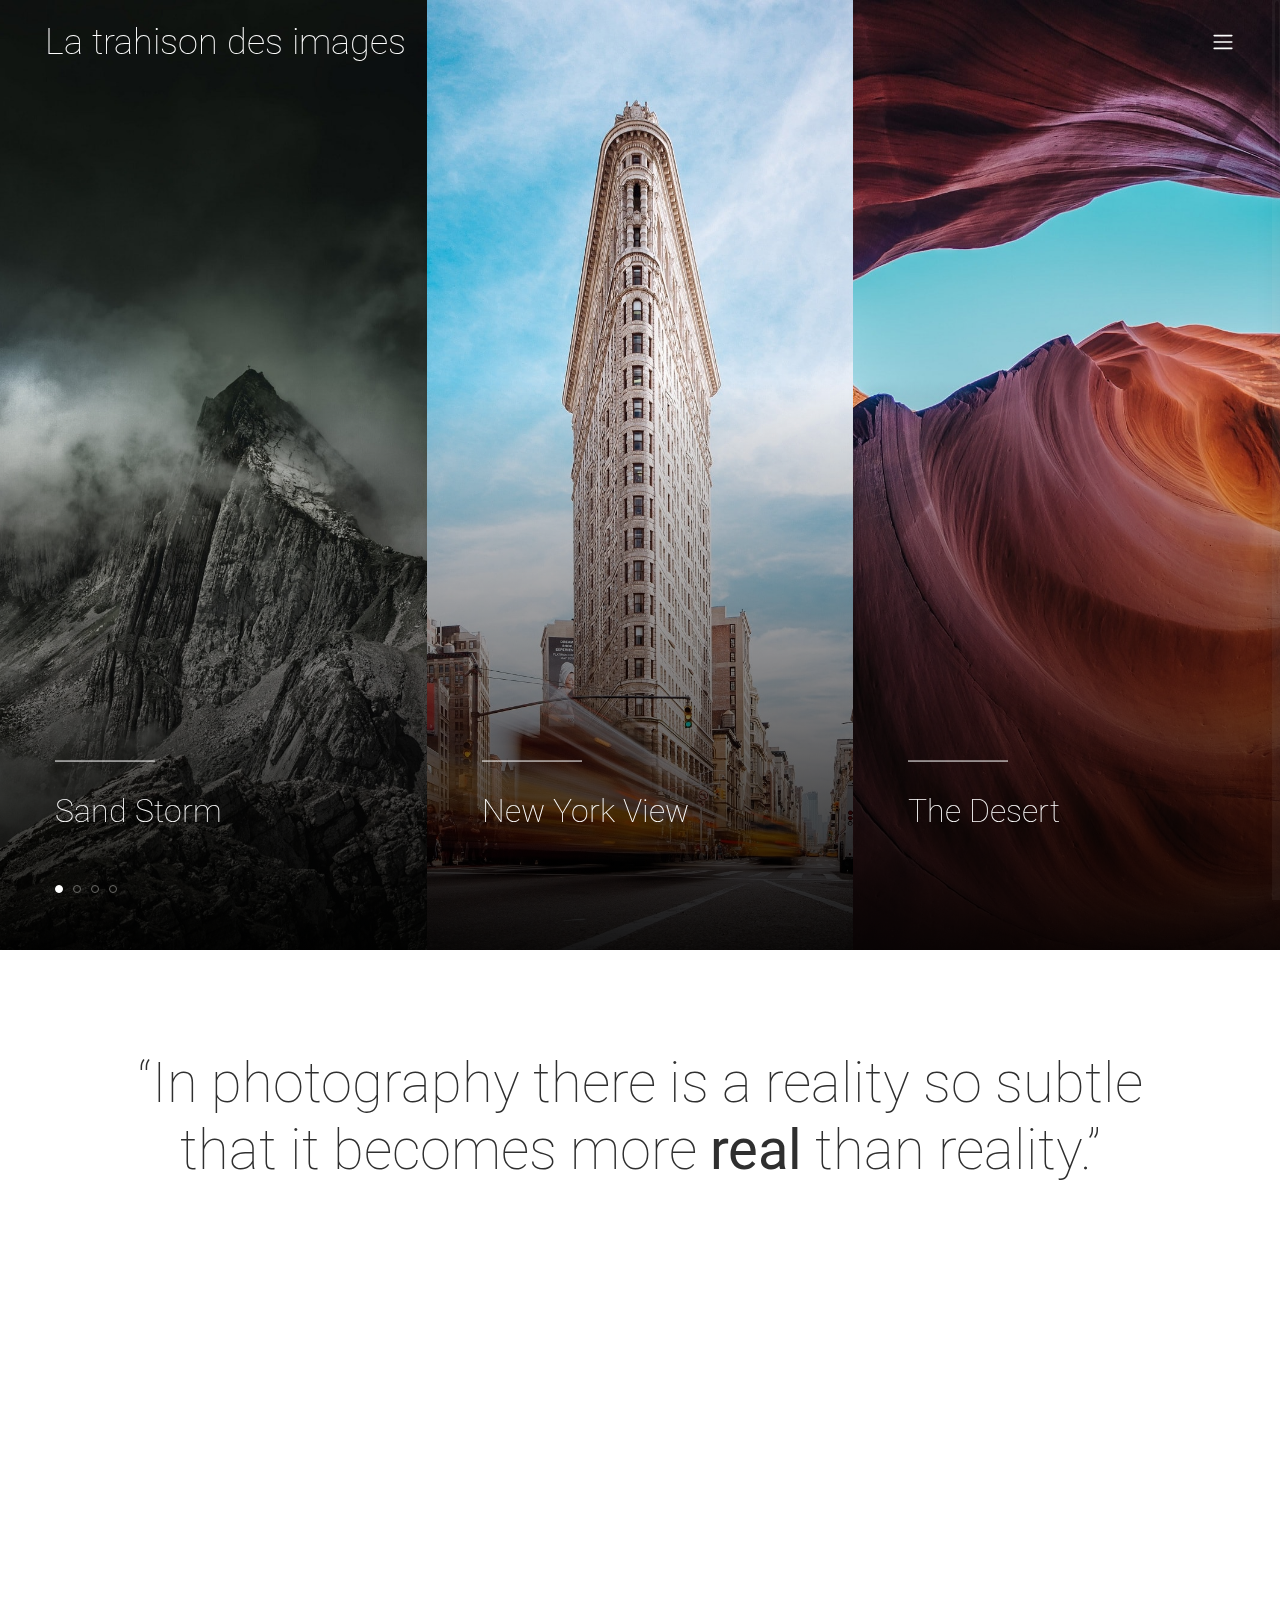
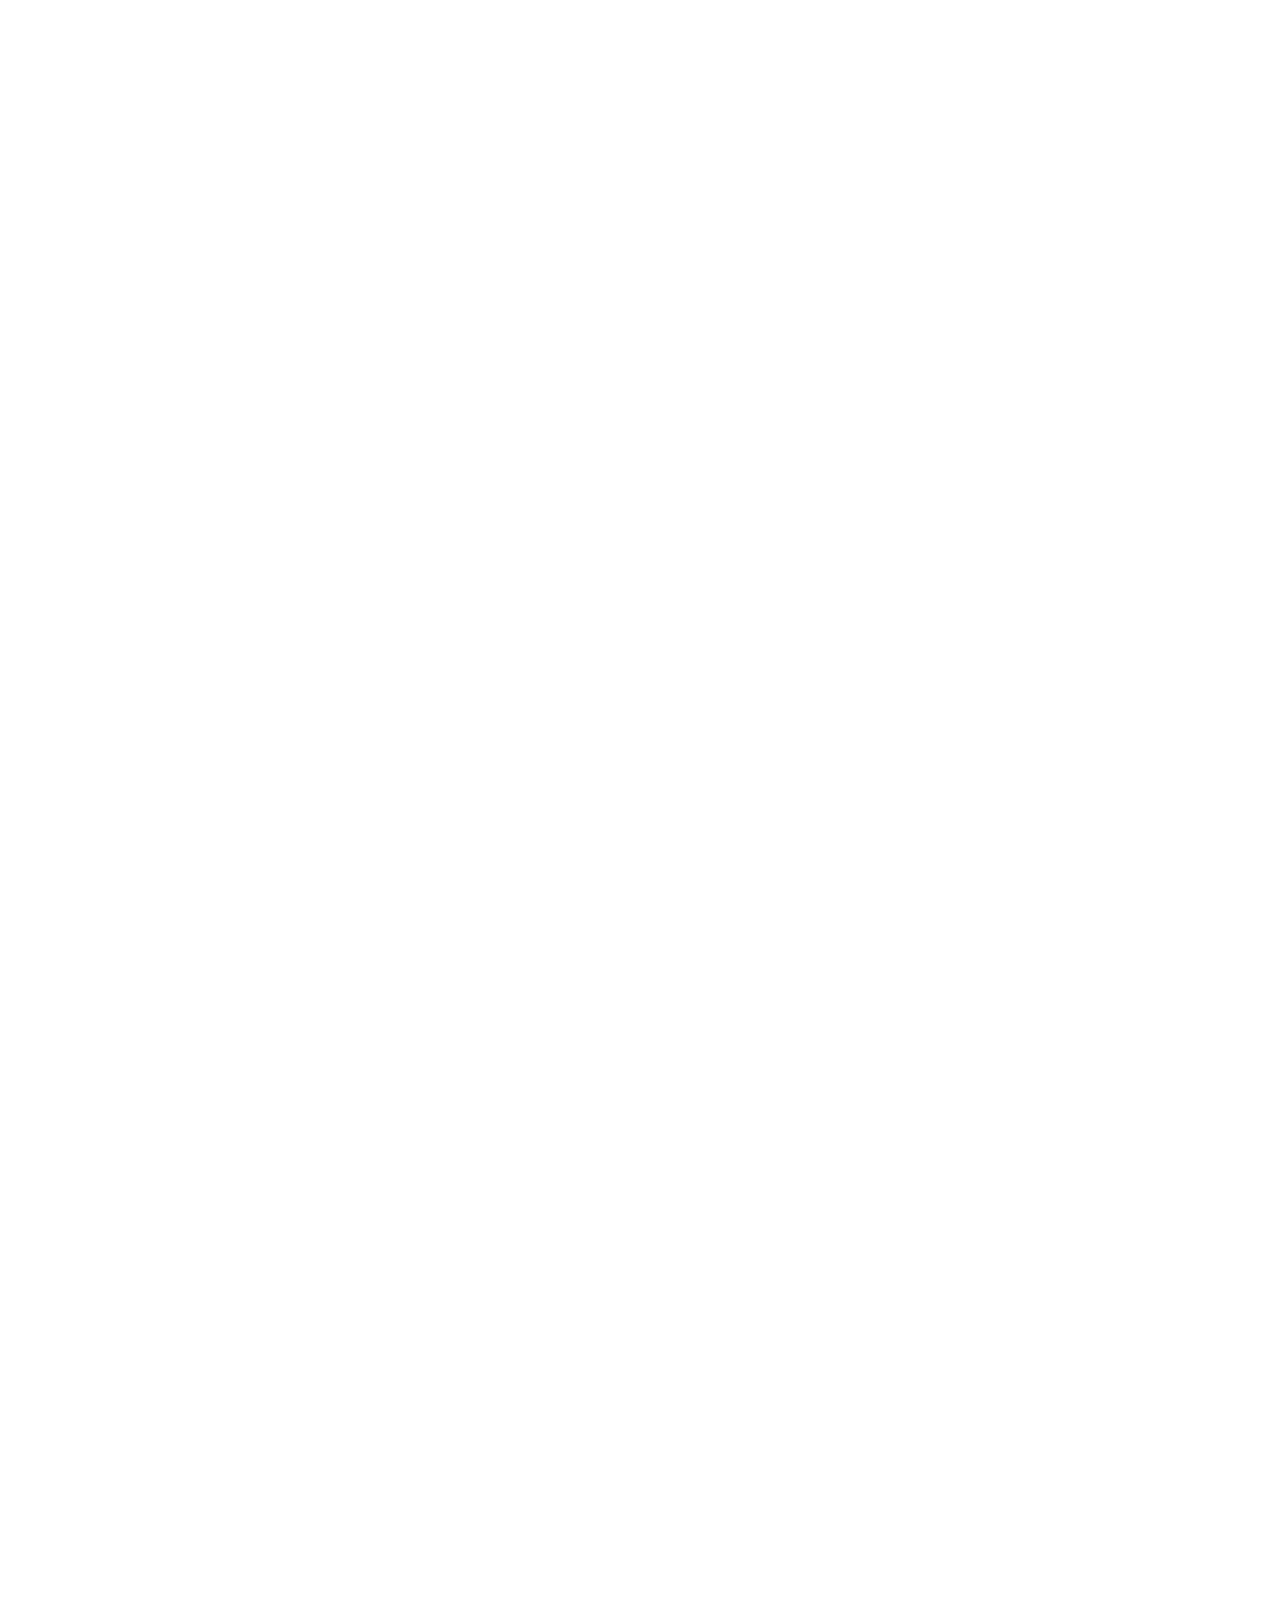
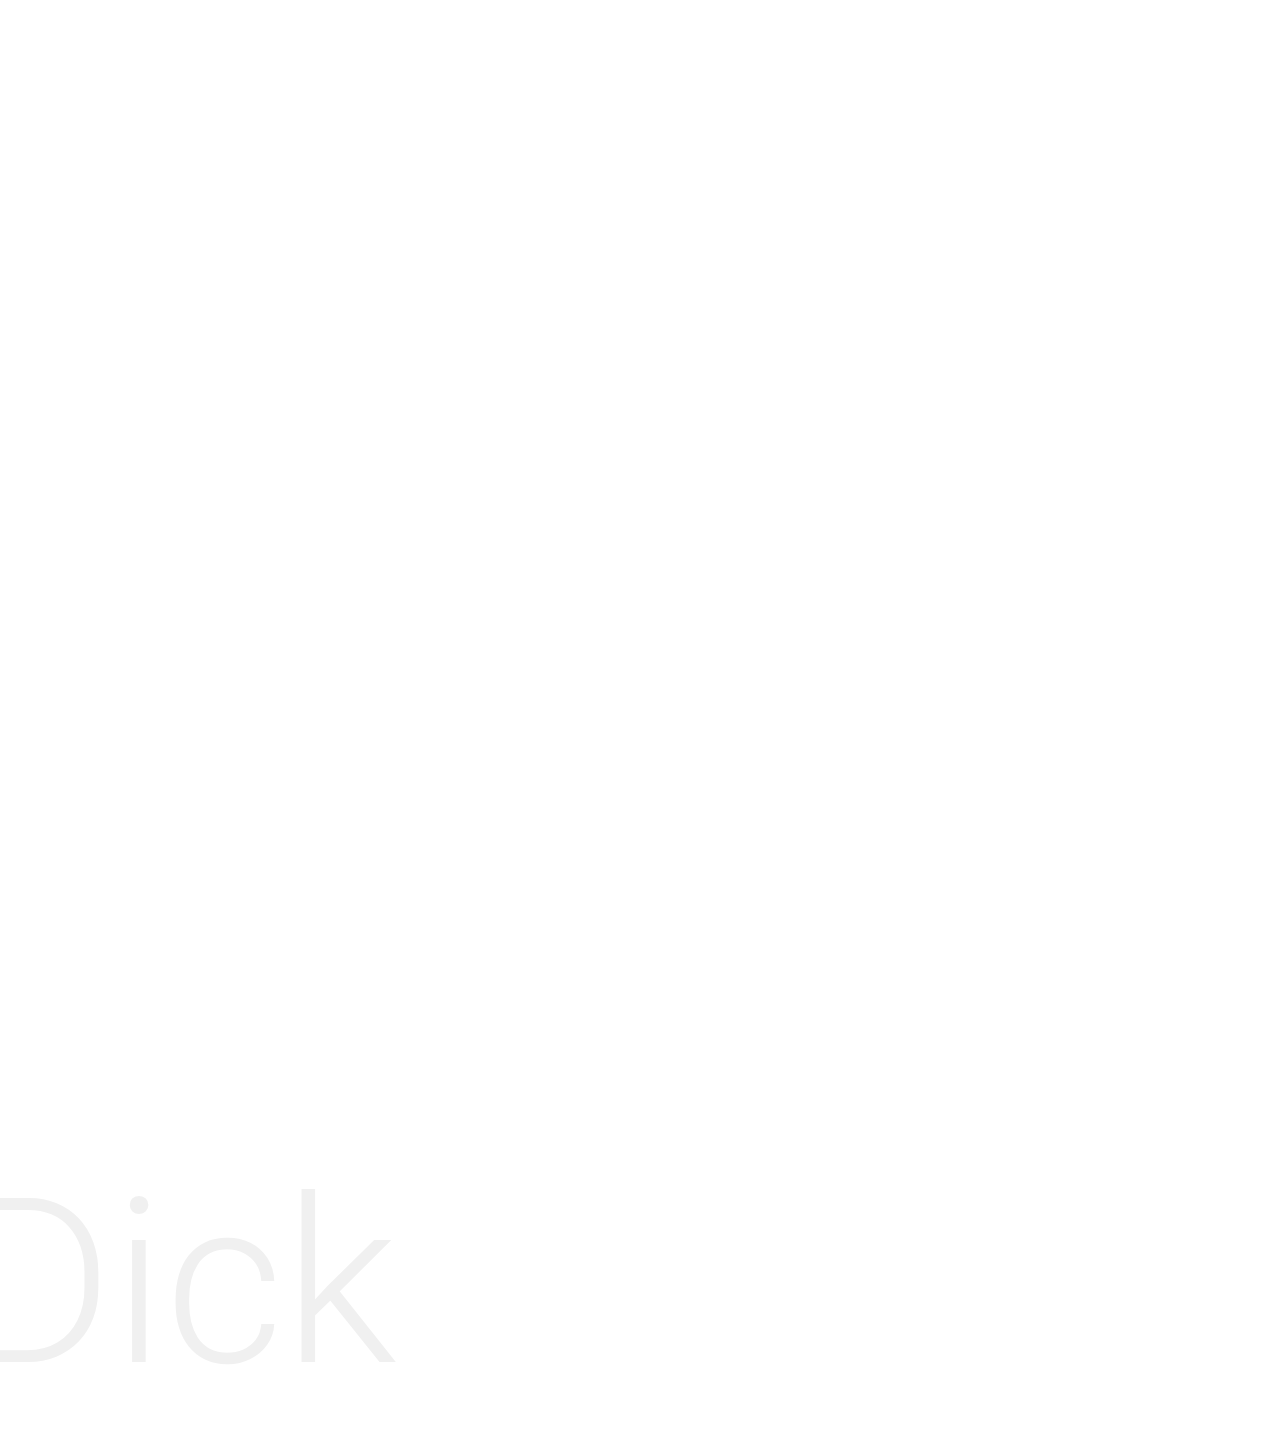
==== index.html @ caf936d8 "init" ====
<!DOCTYPE html>
<html lang="zh-TW">

<head>
    <meta charset="UTF-8">
    <meta name="description" content="">
    <meta http-equiv="X-UA-Compatible" content="IE=edge">
    <meta name="viewport" content="width=device-width, initial-scale=1, shrink-to-fit=no">
    <!-- The above 4 meta tags *must* come first in the head; any other head content must come *after* these tags -->

    <!-- Title  -->
    <title>形象的叛逆</title>

    <!-- Favicon  -->
    <link rel="icon" href="img/core-img/favicon.ico">

    <!-- Style CSS -->
    <link rel="stylesheet" href="style.css">

</head>

<body>
    <!-- Preloader Start -->
    <div id="preloader">
        <div class="preload-content">
            <div id="sonar-load"></div>
        </div>
    </div>
    <!-- Preloader End -->

    <!-- Grids -->
    <div class="grids d-flex justify-content-between">
        <div class="grid1"></div>
        <div class="grid2"></div>
        <div class="grid3"></div>
        <div class="grid4"></div>
        <div class="grid5"></div>
        <div class="grid6"></div>
        <div class="grid7"></div>
        <div class="grid8"></div>
        <div class="grid9"></div>
    </div>

    <!-- ***** Main Menu Area Start ***** -->
    <div class="mainMenu d-flex align-items-center justify-content-between">
        <!-- Close Icon -->
        <div class="closeIcon">
            <i class="ti-close" aria-hidden="true"></i>
        </div>
        <!-- Logo Area -->
        <div class="logo-area">
            <a href="index.html">Sonar</a>
        </div>
        <!-- Nav -->
        <div class="sonarNav wow fadeInUp" data-wow-delay="1s">
            <nav>
                <ul>
                    <li class="nav-item active">
                        <a class="nav-link" href="index.html">Home</a>
                    </li>
                    <li class="nav-item">
                        <a class="nav-link" href="about-me.html">About Me</a>
                    </li>
                    
                    <li class="nav-item">
                        <a class="nav-link" href="portfolio.html">Portfolio</a>
                    </li>
                </ul>
            </nav>
        </div>
        <!-- Copwrite Text -->
        <div class="copywrite-text">
            
        </div>
    </div>
    <!-- ***** Main Menu Area End ***** -->

    <!-- ***** Header Area Start ***** -->
    <header class="header-area">
        <div class="container-fluid">
            <div class="row">
                <div class="col-12">
                    <div class="menu-area d-flex justify-content-between">
                        <!-- Logo Area  -->
                        <div class="logo-area">
                            <a href="index.html">La trahison des images</a>
                        </div>

                        <div class="menu-content-area d-flex align-items-center">
                            <!-- Header Social Area -->
                            
                            <!-- Menu Icon -->
                            <span class="navbar-toggler-icon" id="menuIcon"></span>
                        </div>
                    </div>
                </div>
            </div>
        </div>
    </header>
    <!-- ***** Header Area End ***** -->

    <!-- ***** Hero Area Start ***** -->
    <section class="hero-area">
        <div class="hero-slides owl-carousel">
            <!-- Single Hero Slide -->
            <div class="single-hero-slide bg-img slide-background-overlay" style="background-image: url(img/bg-img/slide1.jpg);">
                <div class="container h-100">
                    <div class="row h-100 align-items-end">
                        <div class="col-12">
                            <div class="hero-slides-content">
                                <div class="line"></div>
                                <h2>Sand Storm</h2>
                                <p>Lorem ipsum dolor sit amet, consectetur adipiscing elit. Praesent vel tortor facilisis, volutpat nulla placerat, tincidunt mi. Nullam vel orci dui. Suspendisse sit amet laoreet neque. Fusce sagittis suscipit sem.</p>
                            </div>
                        </div>
                    </div>
                </div>
            </div>
            <!-- Single Hero Slide -->
            <div class="single-hero-slide bg-img slide-background-overlay" style="background-image: url(img/bg-img/slide2.jpg);">
                <div class="container h-100">
                    <div class="row h-100 align-items-end">
                        <div class="col-12">
                            <div class="hero-slides-content">
                                <div class="line"></div>
                                <h2>New York View</h2>
                                <p>Lorem ipsum dolor sit amet, consectetur adipiscing elit. Praesent vel tortor facilisis, volutpat nulla placerat, tincidunt mi. Nullam vel orci dui. Suspendisse sit amet laoreet neque. Fusce sagittis suscipit sem.</p>
                            </div>
                        </div>
                    </div>
                </div>
            </div>
            <!-- Single Hero Slide -->
            <div class="single-hero-slide bg-img slide-background-overlay" style="background-image: url(img/bg-img/slide3.jpg);">
                <div class="container h-100">
                    <div class="row h-100 align-items-end">
                        <div class="col-12">
                            <div class="hero-slides-content">
                                <div class="line"></div>
                                <h2>The Desert</h2>
                                <p>Lorem ipsum dolor sit amet, consectetur adipiscing elit. Praesent vel tortor facilisis, volutpat nulla placerat, tincidunt mi. Nullam vel orci dui. Suspendisse sit amet laoreet neque. Fusce sagittis suscipit sem.</p>
                            </div>
                        </div>
                    </div>
                </div>
            </div>
            <!-- Single Hero Slide -->
            <div class="single-hero-slide bg-img slide-background-overlay" style="background-image: url(img/bg-img/slide4.jpg);">
                <div class="container h-100">
                    <div class="row h-100 align-items-end">
                        <div class="col-12">
                            <div class="hero-slides-content">
                                <div class="line"></div>
                                <h2>Mountains Hike</h2>
                                <p>Lorem ipsum dolor sit amet, consectetur adipiscing elit. Praesent vel tortor facilisis, volutpat nulla placerat, tincidunt mi. Nullam vel orci dui. Suspendisse sit amet laoreet neque. Fusce sagittis suscipit sem.</p>
                            </div>
                        </div>
                    </div>
                </div>
            </div>
            <!-- Single Hero Slide -->
            <div class="single-hero-slide bg-img slide-background-overlay" style="background-image: url(img/bg-img/slide1.jpg);">
                <div class="container h-100">
                    <div class="row h-100 align-items-end">
                        <div class="col-12">
                            <div class="hero-slides-content">
                                <div class="line"></div>
                                <h2>Sand Storm</h2>
                                <p>Lorem ipsum dolor sit amet, consectetur adipiscing elit. Praesent vel tortor facilisis, volutpat nulla placerat, tincidunt mi. Nullam vel orci dui. Suspendisse sit amet laoreet neque. Fusce sagittis suscipit sem.</p>
                            </div>
                        </div>
                    </div>
                </div>
            </div>
            <!-- Single Hero Slide -->
            <div class="single-hero-slide bg-img slide-background-overlay" style="background-image: url(img/bg-img/slide2.jpg);">
                <div class="container h-100">
                    <div class="row h-100 align-items-end">
                        <div class="col-12">
                            <div class="hero-slides-content">
                                <div class="line"></div>
                                <h2>New York View</h2>
                                <p>Lorem ipsum dolor sit amet, consectetur adipiscing elit. Praesent vel tortor facilisis, volutpat nulla placerat, tincidunt mi. Nullam vel orci dui. Suspendisse sit amet laoreet neque. Fusce sagittis suscipit sem.</p>
                            </div>
                        </div>
                    </div>
                </div>
            </div>
            <!-- Single Hero Slide -->
            <div class="single-hero-slide bg-img slide-background-overlay" style="background-image: url(img/bg-img/slide3.jpg);">
                <div class="container h-100">
                    <div class="row h-100 align-items-end">
                        <div class="col-12">
                            <div class="hero-slides-content">
                                <div class="line"></div>
                                <h2>The Desert</h2>
                                <p>Lorem ipsum dolor sit amet, consectetur adipiscing elit. Praesent vel tortor facilisis, volutpat nulla placerat, tincidunt mi. Nullam vel orci dui. Suspendisse sit amet laoreet neque. Fusce sagittis suscipit sem.</p>
                            </div>
                        </div>
                    </div>
                </div>
            </div>
            <!-- Single Hero Slide -->
            <div class="single-hero-slide bg-img slide-background-overlay" style="background-image: url(img/bg-img/slide4.jpg);">
                <div class="container h-100">
                    <div class="row h-100 align-items-end">
                        <div class="col-12">
                            <div class="hero-slides-content">
                                <div class="line"></div>
                                <h2>Mountains Hike</h2>
                                <p>Lorem ipsum dolor sit amet, consectetur adipiscing elit. Praesent vel tortor facilisis, volutpat nulla placerat, tincidunt mi. Nullam vel orci dui. Suspendisse sit amet laoreet neque. Fusce sagittis suscipit sem.</p>
                            </div>
                        </div>
                    </div>
                </div>
            </div>
            <!-- Single Hero Slide -->
            <div class="single-hero-slide bg-img slide-background-overlay" style="background-image: url(img/bg-img/slide1.jpg);">
                <div class="container h-100">
                    <div class="row h-100 align-items-end">
                        <div class="col-12">
                            <div class="hero-slides-content">
                                <div class="line"></div>
                                <h2>Sand Storm</h2>
                                <p>Lorem ipsum dolor sit amet, consectetur adipiscing elit. Praesent vel tortor facilisis, volutpat nulla placerat, tincidunt mi. Nullam vel orci dui. Suspendisse sit amet laoreet neque. Fusce sagittis suscipit sem.</p>
                            </div>
                        </div>
                    </div>
                </div>
            </div>
            <!-- Single Hero Slide -->
            <div class="single-hero-slide bg-img slide-background-overlay" style="background-image: url(img/bg-img/slide2.jpg);">
                <div class="container h-100">
                    <div class="row h-100 align-items-end">
                        <div class="col-12">
                            <div class="hero-slides-content">
                                <div class="line"></div>
                                <h2>New York View</h2>
                                <p>Lorem ipsum dolor sit amet, consectetur adipiscing elit. Praesent vel tortor facilisis, volutpat nulla placerat, tincidunt mi. Nullam vel orci dui. Suspendisse sit amet laoreet neque. Fusce sagittis suscipit sem.</p>
                            </div>
                        </div>
                    </div>
                </div>
            </div>
            <!-- Single Hero Slide -->
            <div class="single-hero-slide bg-img slide-background-overlay" style="background-image: url(img/bg-img/slide3.jpg);">
                <div class="container h-100">
                    <div class="row h-100 align-items-end">
                        <div class="col-12">
                            <div class="hero-slides-content">
                                <div class="line"></div>
                                <h2>The Desert</h2>
                                <p>Lorem ipsum dolor sit amet, consectetur adipiscing elit. Praesent vel tortor facilisis, volutpat nulla placerat, tincidunt mi. Nullam vel orci dui. Suspendisse sit amet laoreet neque. Fusce sagittis suscipit sem.</p>
                            </div>
                        </div>
                    </div>
                </div>
            </div>
            <!-- Single Hero Slide -->
            <div class="single-hero-slide bg-img slide-background-overlay" style="background-image: url(img/bg-img/slide4.jpg);">
                <div class="container h-100">
                    <div class="row h-100 align-items-end">
                        <div class="col-12">
                            <div class="hero-slides-content">
                                <div class="line"></div>
                                <h2>Mountains Hike</h2>
                                <p>Lorem ipsum dolor sit amet, consectetur adipiscing elit. Praesent vel tortor facilisis, volutpat nulla placerat, tincidunt mi. Nullam vel orci dui. Suspendisse sit amet laoreet neque. Fusce sagittis suscipit sem.</p>
                            </div>
                        </div>
                    </div>
                </div>
            </div>
        </div>
    </section>
    <!-- ***** Hero Area End ***** -->

    <!-- ***** Portfolio Area Start ***** -->
    <div class="portfolio-area section-padding-100">
        <div class="container">
            <div class="row">
                <div class="col-12">
                    <div class="portfolio-title">
                        <h2>“In photography there is a reality so subtle that it becomes more <span>real</span> than reality.”</h2>
                    </div>
                </div>
            </div>

            <div class="row justify-content-between">
                <!-- Single Portfoio Area -->
                <div class="col-12 col-md-5">
                    <div class="single-portfolio-item mt-100 portfolio-item-1 wow fadeIn">
                        <div class="backend-content">
                            <img class="dots" src="img/core-img/dots.png" alt="">
                            <h2>Reality</h2>
                        </div>
                        <div class="portfolio-thumb">
                            <img src="img/bg-img/p1.png" alt="">
                        </div>
                        <div class="portfolio-meta">
                            <p class="portfolio-date">Feb 02, 2018</p>
                            <h2>Italy in the sunset</h2>
                        </div>
                    </div>
                </div>
                <!-- Single Portfoio Area -->
                <div class="col-12 col-md-6">
                    <div class="single-portfolio-item mt-230 portfolio-item-2 wow fadeIn">
                        <div class="backend-content">
                            <img class="dots" src="img/core-img/dots.png" alt="">
                        </div>
                        <div class="portfolio-thumb">
                            <img src="img/bg-img/p2.png" alt="">
                        </div>
                        <div class="portfolio-meta">
                            <p class="portfolio-date">Feb 02, 2018</p>
                            <h2>Mountain Landscape</h2>
                        </div>
                    </div>
                </div>
            </div>

            <div class="row">
                <!-- Single Portfoio Area -->
                <div class="col-12 col-md-10">
                    <div class="single-portfolio-item mt-100 portfolio-item-3 wow fadeIn">
                        <div class="backend-content">
                            <img class="dots" src="img/core-img/dots.png" alt="">
                            <h2>Photography</h2>
                        </div>
                        <div class="portfolio-thumb">
                            <img src="img/bg-img/p3.png" alt="">
                        </div>
                        <div class="portfolio-meta">
                            <p class="portfolio-date">Feb 02, 2018</p>
                            <h2>Foggy sunset over the lake</h2>
                        </div>
                    </div>
                </div>
            </div>

            <div class="row justify-content-end">
                <!-- Single Portfoio Area -->
                <div class="col-12 col-md-6">
                    <div class="single-portfolio-item portfolio-item-4 wow fadeIn">
                        <div class="backend-content">
                            <img class="dots" src="img/core-img/dots.png" alt="">
                        </div>
                        <div class="portfolio-thumb">
                            <img src="img/bg-img/p2.png" alt="">
                        </div>
                        <div class="portfolio-meta">
                            <p class="portfolio-date">Feb 02, 2018</p>
                            <h2>Clouds on mountain top</h2>
                        </div>
                    </div>
                </div>
            </div>

            <div class="row">
                <!-- Single Portfoio Area -->
                <div class="col-12 col-md-5">
                    <div class="single-portfolio-item portfolio-item-5 wow fadeIn">
                        <div class="backend-content">
                            <img class="dots" src="img/core-img/dots.png" alt="">
                            <h2>Hope</h2>
                        </div>
                        <div class="portfolio-thumb">
                            <img src="img/bg-img/p5.png" alt="">
                        </div>
                        <div class="portfolio-meta">
                            <p class="portfolio-date">Feb 02, 2018</p>
                            <h2>Over the canion</h2>
                        </div>
                    </div>
                </div>
            </div>

            <div class="row justify-content-center">
                <!-- Single Portfoio Area -->
                <div class="col-12 col-md-4">
                    <div class="single-portfolio-item portfolio-item-6 wow fadeIn">
                        <div class="portfolio-thumb">
                            <img src="img/bg-img/p6.png" alt="">
                        </div>
                        <div class="portfolio-meta">
                            <p class="portfolio-date">Feb 02, 2018</p>
                            <h2>Mirror lake</h2>
                        </div>
                    </div>
                </div>
            </div>

            <div class="row justify-content-end">
                <!-- Single Portfoio Area -->
                <div class="col-12 col-md-4">
                    <div class="single-portfolio-item portfolio-item-7 wow fadeIn">
                        <div class="backend-content">
                            <img class="dots" src="img/core-img/dots.png" alt="">
                            <h2>Future</h2>
                        </div>
                        <div class="portfolio-thumb">
                            <img src="img/bg-img/p7.png" alt="">
                        </div>
                        <div class="portfolio-meta">
                            <p class="portfolio-date">Feb 02, 2018</p>
                            <h2>Mirror lake</h2>
                        </div>
                    </div>
                </div>
            </div>
        </div>
    </div>
    <!-- ***** Portfolio Area End ***** -->

    <!-- ***** Call to Action Area Start ***** -->
    <div class="sonar-call-to-action-area section-padding-0-100">
        <div class="backEnd-content">
            <h2>Dick</h2>
        </div>
        <div class="container">
            <div class="row">
                <div class="col-12">
                    <div class="call-to-action-content wow fadeInUp" data-wow-delay="0.5s">
                        <h2>I am an experienced photographer</h2>
                        <h5>Let’s talk</h5>

                    </div>
                </div>
            </div>
        </div>
    </div>

    <!-- jQuery (Necessary for All JavaScript Plugins) -->
    <script src="js/jquery/jquery-2.2.4.min.js"></script>
    <!-- Popper js -->
    <script src="js/popper.min.js"></script>
    <!-- Bootstrap js -->
    <script src="js/bootstrap.min.js"></script>
    <!-- Plugins js -->
    <script src="js/plugins.js"></script>
    <!-- Active js -->
    <script src="js/active.js"></script>

</body>

</html>
---- style.css ----
/* [ -- Master Stylesheet -- ] */
/* ----------------------------------------------------------
:: Template Name: Sonar - Photography Template
:: Author: Colorlib
:: Author URL: https://colorlib.com
:: Version: 1.0
:: Created: March 09, 2018
:: Last Updated: March 09, 2018
---------------------------------------------------------- */
/* Variables */
/* mixin */
/* :: Import Fonts */
@import url("https://fonts.googleapis.com/css?family=Roboto:100,300,400,500,700");
/* :: Import All CSS */
@import url(css/bootstrap.min.css);
@import url(css/animate.css);
@import url(css/owl.carousel.css);
@import url(css/magnific-popup.css);
@import url(css/font-awesome.min.css);
@import url(css/themify-icons.css);
/* :: Base CSS */
* {
  margin: 0;
  padding: 0; }

body {
  font-family: "Roboto", sans-serif; }

h1,
h2,
h3,
h4,
h5,
h6 {
  color: #2f2f2f;
  font-weight: 300; }

p {
  color: #565656;
  font-size: 15px;
  line-height: 2;
  font-weight: 100; }

a {
  -webkit-transition-duration: 500ms;
  transition-duration: 500ms;
  text-decoration: none;
  outline: none;
  font-size: 14px;
  font-weight: 700; }
  a:hover, a:focus {
    -webkit-transition-duration: 500ms;
    transition-duration: 500ms;
    text-decoration: none;
    outline: none;
    font-size: 12px;
    font-weight: 400; }

#preloader {
  display: -webkit-box;
  display: -ms-flexbox;
  display: flex;
  -webkit-box-align: center;
  -ms-flex-align: center;
  -ms-grid-row-align: center;
  align-items: center;
  -webkit-box-pack: center;
  -ms-flex-pack: center;
  justify-content: center;
  background-color: #232323;
  position: fixed;
  width: 100%;
  height: 100%;
  z-index: 1000000; }

#sonar-load {
  width: 70px;
  height: 70px;
  border-radius: 50%;
  border: 3px;
  border-style: solid;
  border-color: transparent;
  border-top-color: #f8f5f5;
  -webkit-animation: sonar 2400ms linear infinite;
  animation: sonar 2400ms linear infinite;
  z-index: 999; }
  #sonar-load:before {
    content: "";
    position: absolute;
    top: 7.5px;
    left: 7.5px;
    right: 7.5px;
    bottom: 7.5px;
    border-radius: 50%;
    border: 3px;
    border-style: solid;
    border-color: transparent;
    border-top-color: #f8f5f5;
    -webkit-animation: sonar 2700ms linear infinite;
    animation: sonar 2700ms linear infinite; }
  #sonar-load:after {
    content: "";
    position: absolute;
    top: 20px;
    left: 20px;
    right: 20px;
    bottom: 20px;
    border-radius: 50%;
    border: 3px;
    border-style: solid;
    border-color: transparent;
    border-top-color: #f8f5f5;
    -webkit-animation: sonar 1800ms linear infinite;
    animation: sonar 1800ms linear infinite; }

@-webkit-keyframes sonar {
  0% {
    -webkit-transform: rotate(0deg);
    transform: rotate(0deg); }
  100% {
    -webkit-transform: rotate(360deg);
    transform: rotate(360deg); } }
@keyframes sonar {
  0% {
    -webkit-transform: rotate(0deg);
    transform: rotate(0deg); }
  100% {
    -webkit-transform: rotate(360deg);
    transform: rotate(360deg); } }
ul,
ol {
  margin: 0; }
  ul li,
  ol li {
    list-style: none; }

img {
  height: auto;
  max-width: 100%; }

.sonar-table {
  display: table;
  z-index: 9;
  position: absolute;
  width: 100%;
  height: 100%;
  margin: 0; }

.sonar-table-cell {
  display: table-cell;
  vertical-align: middle; }

.mt-15 {
  margin-top: 15px; }

.mt-30 {
  margin-top: 30px; }

.mt-50 {
  margin-top: 50px; }

.mt-70 {
  margin-top: 70px; }

.mt-100 {
  margin-top: 100px; }

.mb-15 {
  margin-bottom: 15px; }

.mb-30 {
  margin-bottom: 30px; }

.mb-50 {
  margin-bottom: 50px; }

.ml-15 {
  margin-left: 15px; }

.ml-30 {
  margin-left: 30px; }

.mr-15 {
  margin-right: 15px; }

.mr-30 {
  margin-right: 30px; }

.mb-70 {
  margin-bottom: 70px; }

.mb-100 {
  margin-bottom: 100px; }

.mt-230 {
  margin-top: 230px; }
  @media only screen and (max-width: 767px) {
    .mt-230 {
      margin-top: 100px; } }

.bg-img {
  background-position: center center;
  background-size: cover;
  background-repeat: no-repeat; }

.bg-transparent {
  background-color: transparent; }

.font-bold {
  font-weight: 700; }

.font-light {
  font-weight: 300; }

.height-500 {
  height: 500px !important; }

.height-600 {
  height: 600px !important; }

.height-700 {
  height: 700px !important; }

.height-800 {
  height: 800px !important; }

.mfp-wrap {
  z-index: 100000; }

.mfp-image-holder .mfp-close,
.mfp-iframe-holder .mfp-close {
  color: #ffffff;
  right: -30px;
  padding-right: 0;
  width: 30px;
  height: 30px;
  line-height: 25px;
  text-align: center;
  border: 2px solid #ffffff;
  border-radius: 50%;
  top: 10px; }

#scrollUp {
  background-color: #232323;
  border-radius: 50%;
  bottom: 60px;
  right: 60px;
  box-shadow: 0 2px 6px 0 rgba(0, 0, 0, 0.3);
  color: #ffffff;
  font-size: 30px;
  height: 70px;
  text-align: center;
  width: 70px;
  line-height: 66px;
  -webkit-transition-duration: 500ms;
  transition-duration: 500ms; }
  #scrollUp:hover {
    background-color: #192a56; }
  @media only screen and (min-width: 768px) and (max-width: 991px) {
    #scrollUp {
      bottom: 30px;
      right: 30px;
      height: 50px;
      width: 50px;
      line-height: 46px; } }
  @media only screen and (max-width: 767px) {
    #scrollUp {
      bottom: 30px;
      right: 30px;
      height: 50px;
      width: 50px;
      line-height: 46px; } }

.section-padding-100 {
  padding: 100px 0; }

.section-padding-50 {
  padding: 50px 0; }

.section-padding-50-0 {
  padding: 50px 0 0 0; }

.section-padding-100-70 {
  padding: 100px 0 70px; }

.section-padding-100-50 {
  padding: 100px 0 50px; }

.section-padding-100-0 {
  padding: 100px 0 0; }

.section-padding-0-100 {
  padding: 0 0 100px; }

.section-padding-100-20 {
  padding: 100px 0 20px 0; }

.bg-gray {
  background-color: #f8f5f5; }

.nicescroll-rails {
  z-index: 999999 !important; }

.section-heading {
  text-align: center;
  margin-bottom: 80px;
  position: relative;
  z-index: 1; }
  .section-heading .line {
    width: 100px;
    height: 1px;
    background-color: #232323;
    margin-bottom: 30px;
    display: block; }
  .section-heading h2 {
    font-size: 48px;
    margin-bottom: 0;
    font-weight: 100;
    line-height: 1.5; }
    .section-heading h2 span {
      font-weight: 400; }
    @media only screen and (min-width: 768px) and (max-width: 991px) {
      .section-heading h2 {
        font-size: 36px; } }
    @media only screen and (max-width: 767px) {
      .section-heading h2 {
        font-size: 30px; } }

.sonar-btn {
  position: relative;
  z-index: 1;
  min-width: 180px;
  height: 66px;
  border: 1px solid;
  border-color: #2f2f2f;
  text-transform: uppercase;
  color: #2f2f2f;
  font-size: 12px;
  letter-spacing: 1px;
  border-radius: 0;
  line-height: 64px;
  padding: 0;
  background-color: #ffffff; }
  .sonar-btn:hover, .sonar-btn:focus {
    background-color: #2f2f2f;
    font-size: 12px;
    color: #ffffff; }
  .sonar-btn.white-btn {
    border-color: #ffffff;
    color: #ffffff;
    background-color: transparent; }
    .sonar-btn.white-btn:hover, .sonar-btn.white-btn:focus {
      background-color: #ffffff;
      color: #2f2f2f; }
  .sonar-btn.btn-2 {
    background-color: #2f2f2f;
    font-size: 12px;
    color: #ffffff; }
  .sonar-btn.btn-3 {
    background-color: #232323;
    color: #ffffff; }
    .sonar-btn.btn-3::before {
      position: absolute;
      width: 100%;
      height: 100%;
      background-color: transparent;
      border: 1px solid;
      border-color: #232323;
      right: -6px;
      bottom: -6px;
      content: '';
      z-index: -100; }
    .sonar-btn.btn-3:hover, .sonar-btn.btn-3:focus {
      background-color: #232323;
      color: #ffffff; }

.bg-overlay {
  position: relative;
  z-index: 1; }
  .bg-overlay::after {
    position: absolute;
    z-index: -1;
    top: 0;
    left: 0;
    width: 100%;
    height: 100%;
    background-color: #2f2f2f;
    opacity: 0.85;
    content: ''; }

.bg-overlay-black {
  position: relative;
  z-index: 1; }
  .bg-overlay-black::after {
    position: absolute;
    z-index: 1;
    top: 0;
    left: 0;
    width: 100%;
    height: 100%;
    background-color: #000;
    opacity: 0.85;
    content: ''; }

.bg-overlay-white {
  position: relative;
  z-index: 1; }
  .bg-overlay-white::after {
    position: absolute;
    z-index: -2;
    top: 0;
    left: 0;
    width: 100%;
    height: 100%;
    background-color: rgba(230, 241, 255, 0.5);
    content: ''; }

.slide-background-overlay {
  position: relative;
  z-index: 1;
  bottom: 0;
  left: 0;
  width: 100%;
  height: 60%; }
  .slide-background-overlay::after {
    content: '';
    position: absolute;
    height: 60%;
    width: 100%;
    z-index: -1;
    bottom: 0;
    left: 0;
    background: rgba(0, 0, 0, 0.9);
    background: -webkit-linear-gradient(bottom, rgba(0, 0, 0, 0.9) 0%, rgba(0, 0, 0, 0.1) 90%, rgba(0, 0, 0, 0) 100%);
    background: linear-gradient(to top, rgba(0, 0, 0, 0.9) 0%, rgba(0, 0, 0, 0.1) 90%, rgba(0, 0, 0, 0) 100%); }

.grids {
  position: fixed;
  width: 100%;
  height: 100%;
  z-index: -1; }
  .grids div {
    width: 1px;
    height: 100%;
    background-color: #e0e3e4; }
    .grids div:nth-child(5) {
      background-color: #bababa; }
    .grids div:first-child, .grids div:last-child {
      background-color: transparent; }

/* :: Header Area CSS */
.header-area {
  position: fixed;
  z-index: 995;
  top: 0;
  left: 0;
  width: 100%;
  height: auto;
  -webkit-transition-duration: 500ms;
  transition-duration: 500ms;
  background-color: transparent;
  padding: 15px 30px; }
  .header-area .logo-area a {
    color: #ffffff;
    font-size: 36px;
    font-weight: 100; }
    @media only screen and (max-width: 767px) {
      .header-area .logo-area a {
        font-size: 24px; } }
  .header-area .menu-content-area .header-social-area {
    margin-right: 30px; }
    .header-area .menu-content-area .header-social-area a {
      font-size: 18px;
      padding: 0 10px;
      color: #ffffff; }
      @media only screen and (max-width: 767px) {
        .header-area .menu-content-area .header-social-area a {
          padding: 0 5px;
          font-size: 14px; } }
    @media only screen and (max-width: 767px) {
      .header-area .menu-content-area .header-social-area {
        margin-right: 15px; } }
  .header-area.sticky {
    background-color: #232323; }
  @media only screen and (max-width: 767px) {
    .header-area {
      padding: 10px 0; } }

.navbar-toggler-icon {
  background-image: url("data:image/svg+xml;charset=utf8,%3Csvg viewBox='0 0 30 30' xmlns='http://www.w3.org/2000/svg'%3E%3Cpath stroke='rgba(255, 255, 255, 1)' stroke-width='2' stroke-linecap='round' stroke-miterlimit='10' d='M4 7h22M4 15h22M4 23h22'/%3E%3C/svg%3E");
  cursor: pointer; }

.mainMenu {
  position: fixed;
  width: 480px;
  height: 100%;
  top: 0;
  right: -500px;
  background-color: #232323;
  z-index: 99999;
  text-align: center;
  -webkit-box-orient: vertical;
  -webkit-box-direction: normal;
  -ms-flex-direction: column;
  flex-direction: column;
  padding: 50px 15px;
  -webkit-transition-duration: 800ms;
  transition-duration: 800ms;
  box-shadow: 0 0 40px rgba(0, 0, 0, 0.2); }
  .mainMenu .closeIcon {
    position: absolute;
    right: 50px;
    top: 50px;
    z-index: 9;
    color: #ffffff;
    font-size: 20px;
    cursor: pointer;
    -webkit-transition-duration: 750ms;
    transition-duration: 750ms; }
    .mainMenu .closeIcon:hover {
      -webkit-transform: rotate(180deg);
      transform: rotate(180deg); }
    @media only screen and (max-width: 767px) {
      .mainMenu .closeIcon {
        right: 30px;
        top: 30px; } }
  .mainMenu .logo-area a {
    color: #ffffff;
    font-size: 30px;
    display: block;
    font-weight: 100; }
    @media only screen and (max-width: 767px) {
      .mainMenu .logo-area a {
        font-size: 24px; } }
  .mainMenu .copywrite-text p {
    margin-bottom: 0;
    color: #ffffff; }
    @media only screen and (max-width: 767px) {
      .mainMenu .copywrite-text p {
        font-size: 14px; } }
  .mainMenu .copywrite-text a {
    font-weight: 100;
    color: #ffffff; }
    .mainMenu .copywrite-text a:hover, .mainMenu .copywrite-text a:focus {
      font-size: 14px; }
  .mainMenu .nav-link {
    color: #ffffff;
    font-size: 18px;
    position: relative;
    z-index: 1;
    font-weight: 300;
    padding: 12px 15px; }
    @media only screen and (max-width: 767px) {
      .mainMenu .nav-link {
        font-size: 14px;
        padding: 10px; } }
    .mainMenu .nav-link::after {
      content: '';
      bottom: 0;
      width: 30px;
      height: 1px;
      background-color: rgba(255, 255, 255, 0.5);
      left: 50%;
      -webkit-transform: translateX(-50%);
      transform: translateX(-50%);
      position: absolute;
      z-index: 5;
      -webkit-transition-duration: 500ms;
      transition-duration: 500ms; }
    .mainMenu .nav-link:hover::after, .mainMenu .nav-link:focus::after {
      width: 70px;
      background-color: white; }
  @media only screen and (min-width: 992px) and (max-width: 1199px) {
    .mainMenu {
      padding: 30px 15px; } }
  @media only screen and (min-width: 768px) and (max-width: 991px) {
    .mainMenu {
      padding: 30px 15px; } }
  @media only screen and (max-width: 767px) {
    .mainMenu {
      padding: 15px;
      width: 300px; } }

/* :: Menu Open CSS */
.menu-open .mainMenu {
  right: 0; }

/* :: Hero Slides Area CSS */
.hero-slides .single-hero-slide {
  height: 950px;
  position: relative;
  z-index: 1;
  padding: 0 40px 100px;
  -webkit-transition-duration: 800ms;
  transition-duration: 800ms;
  overflow: visible;
  cursor: pointer; }
  .hero-slides .single-hero-slide .hero-slides-content {
    position: relative;
    z-index: 1;
    -webkit-transform: translateY(75%);
    transform: translateY(75%);
    -webkit-transition-duration: 800ms;
    transition-duration: 800ms;
    bottom: 0; }
    .hero-slides .single-hero-slide .hero-slides-content .line {
      width: 100px;
      height: 1px;
      background-color: #ffffff;
      margin-bottom: 30px;
      display: block; }
    .hero-slides .single-hero-slide .hero-slides-content h2 {
      color: #ffffff;
      font-weight: 100; }
    .hero-slides .single-hero-slide .hero-slides-content p {
      color: #ffffff;
      margin-bottom: 0;
      -webkit-transition-duration: 500ms;
      transition-duration: 500ms;
      margin-top: 140px; }
  .hero-slides .single-hero-slide:hover .hero-slides-content {
    -webkit-transform: translateY(0%);
    transform: translateY(0%); }
  .hero-slides .single-hero-slide:hover p {
    margin-top: 40px; }
  @media only screen and (min-width: 992px) and (max-width: 1199px) {
    .hero-slides .single-hero-slide {
      height: 800px; } }
  @media only screen and (min-width: 768px) and (max-width: 991px) {
    .hero-slides .single-hero-slide {
      height: 700px; } }
  @media only screen and (max-width: 767px) {
    .hero-slides .single-hero-slide {
      height: 550px; } }
.hero-slides .owl-dots {
  position: absolute;
  left: 50px;
  bottom: 50px; }
  .hero-slides .owl-dots .owl-dot {
    width: 8px;
    height: 8px;
    border: 1px solid #6a6a67;
    margin: 0 5px;
    border-radius: 50%;
    display: inline-block; }
    .hero-slides .owl-dots .owl-dot.active {
      border: 1px solid #ffffff;
      background-color: #ffffff; }

/* :: Portfolio Area CSS */
.portfolio-area {
  overflow-x: hidden; }
  .portfolio-area .portfolio-title h2 {
    font-size: 56px;
    text-align: center;
    font-weight: 100; }
    .portfolio-area .portfolio-title h2 span {
      font-weight: 400; }
    @media only screen and (min-width: 768px) and (max-width: 991px) {
      .portfolio-area .portfolio-title h2 {
        font-size: 36px; } }
    @media only screen and (max-width: 767px) {
      .portfolio-area .portfolio-title h2 {
        font-size: 30px; } }

.single-portfolio-item {
  position: relative;
  z-index: 1; }
  .single-portfolio-item .backend-content .dots {
    position: absolute;
    z-index: -1;
    top: -100px;
    left: -150px; }
  .single-portfolio-item .backend-content h2 {
    position: absolute;
    font-size: 230px;
    color: #f0f0f0;
    z-index: -10;
    top: -170px;
    right: 40%; }
    @media only screen and (min-width: 992px) and (max-width: 1199px) {
      .single-portfolio-item .backend-content h2 {
        font-size: 170px;
        top: -120px; } }
    @media only screen and (min-width: 768px) and (max-width: 991px) {
      .single-portfolio-item .backend-content h2 {
        font-size: 80px;
        top: -50px; } }
    @media only screen and (max-width: 767px) {
      .single-portfolio-item .backend-content h2 {
        font-size: 80px;
        top: -50px; } }
  .single-portfolio-item .portfolio-meta {
    padding-top: 30px; }
    .single-portfolio-item .portfolio-meta p {
      font-weight: 500;
      font-size: 14px;
      margin-bottom: 5px; }
    .single-portfolio-item .portfolio-meta h2 {
      font-size: 30px; }
      @media only screen and (max-width: 767px) {
        .single-portfolio-item .portfolio-meta h2 {
          font-size: 24px; } }
  .single-portfolio-item.portfolio-item-2 .backend-content .dots {
    position: absolute;
    z-index: -1;
    top: 0;
    left: auto;
    right: -150px; }
  .single-portfolio-item.portfolio-item-3 .backend-content .dots {
    top: 0;
    left: -200px;
    right: auto;
    -webkit-transform: rotate(90deg);
    transform: rotate(90deg); }
  .single-portfolio-item.portfolio-item-3 .backend-content h2 {
    top: -180px;
    left: 30%;
    right: auto; }
    @media only screen and (min-width: 992px) and (max-width: 1199px) {
      .single-portfolio-item.portfolio-item-3 .backend-content h2 {
        top: -130px; } }
    @media only screen and (min-width: 768px) and (max-width: 991px) {
      .single-portfolio-item.portfolio-item-3 .backend-content h2 {
        top: -90px;
        font-size: 100px; } }
    @media only screen and (max-width: 767px) {
      .single-portfolio-item.portfolio-item-3 .backend-content h2 {
        top: -70px; } }
  @media only screen and (max-width: 767px) {
    .single-portfolio-item.portfolio-item-3 {
      margin-bottom: 100px; } }
  .single-portfolio-item.portfolio-item-4 {
    top: -220px; }
    .single-portfolio-item.portfolio-item-4 .backend-content .dots {
      top: auto;
      bottom: -130px;
      left: 70%;
      right: auto;
      -webkit-transform: rotate(90deg);
      transform: rotate(90deg); }
    @media only screen and (max-width: 767px) {
      .single-portfolio-item.portfolio-item-4 {
        top: 0;
        margin-bottom: 100px; } }
  .single-portfolio-item.portfolio-item-5 {
    top: -450px;
    height: 0; }
    @media only screen and (max-width: 767px) {
      .single-portfolio-item.portfolio-item-5 {
        top: 0;
        height: auto;
        margin-bottom: 100px; } }
    @media only screen and (min-width: 768px) and (max-width: 991px) {
      .single-portfolio-item.portfolio-item-5 {
        top: -230px; } }
  .single-portfolio-item.portfolio-item-6 {
    top: 0;
    height: 0; }
    @media only screen and (max-width: 767px) {
      .single-portfolio-item.portfolio-item-6 {
        height: auto;
        margin-bottom: 100px; } }
  .single-portfolio-item.portfolio-item-7 {
    margin-top: 50px; }
    .single-portfolio-item.portfolio-item-7 .backend-content .dots {
      position: absolute;
      z-index: -1;
      top: auto;
      bottom: 0;
      left: auto;
      right: -150px; }
    .single-portfolio-item.portfolio-item-7 .backend-content h2 {
      top: -180px;
      left: 30%;
      right: auto; }
      @media only screen and (min-width: 992px) and (max-width: 1199px) {
        .single-portfolio-item.portfolio-item-7 .backend-content h2 {
          top: -100px; } }
      @media only screen and (max-width: 767px) {
        .single-portfolio-item.portfolio-item-7 .backend-content h2 {
          top: -60px; } }

/* :: Call to Action Area CSS */
.call-to-action-content {
  text-align: center; }
  .call-to-action-content h2 {
    font-weight: 100;
    font-size: 72px;
    margin-bottom: 15px; }
    @media only screen and (min-width: 992px) and (max-width: 1199px) {
      .call-to-action-content h2 {
        font-size: 55px; } }
    @media only screen and (min-width: 768px) and (max-width: 991px) {
      .call-to-action-content h2 {
        font-size: 36px; } }
    @media only screen and (max-width: 767px) {
      .call-to-action-content h2 {
        font-size: 30px; } }
  .call-to-action-content h5 {
    font-size: 48px;
    margin-bottom: 0; }
    @media only screen and (min-width: 768px) and (max-width: 991px) {
      .call-to-action-content h5 {
        font-size: 30px; } }
    @media only screen and (max-width: 767px) {
      .call-to-action-content h5 {
        font-size: 24px; } }

.sonar-call-to-action-area {
  position: relative;
  z-index: 1;
  overflow: hidden; }
  .sonar-call-to-action-area .backEnd-content h2 {
    position: absolute;
    font-size: 230px;
    color: #f0f0f0;
    z-index: -1;
    top: -30px;
    left: -3%; }
    @media only screen and (min-width: 992px) and (max-width: 1199px) {
      .sonar-call-to-action-area .backEnd-content h2 {
        font-size: 170px;
        top: 0; } }
    @media only screen and (min-width: 768px) and (max-width: 991px) {
      .sonar-call-to-action-area .backEnd-content h2 {
        font-size: 150px;
        top: 0; } }
    @media only screen and (max-width: 767px) {
      .sonar-call-to-action-area .backEnd-content h2 {
        font-size: 100px; } }

/* :: Footer CSS */
.footer-area {
  position: relative;
  z-index: 1;
  overflow: hidden; }
  .footer-area .copywrite-text {
    padding: 30px;
    text-align: center; }
    .footer-area .copywrite-text p {
      font-weight: 300;
      margin-bottom: 0; }
    .footer-area .copywrite-text a {
      color: #565656;
      font-weight: 300;
      font-size: 15px; }
      .footer-area .copywrite-text a:hover, .footer-area .copywrite-text a:focus {
        font-size: 15px; }
  .footer-area .backEnd-content .dots {
    position: absolute;
    right: -50px;
    top: 0;
    z-index: -1; }
  .footer-area .backEnd-content h2 {
    position: absolute;
    font-size: 230px;
    color: #f0f0f0;
    z-index: -1;
    top: -50px;
    left: -50px; }
    @media only screen and (min-width: 992px) and (max-width: 1199px) {
      .footer-area .backEnd-content h2 {
        font-size: 170px; } }
    @media only screen and (min-width: 768px) and (max-width: 991px) {
      .footer-area .backEnd-content h2 {
        font-size: 120px;
        top: 0; } }
    @media only screen and (max-width: 767px) {
      .footer-area .backEnd-content h2 {
        font-size: 80px;
        top: 0;
        left: -30px; } }

/* :: Hero Area CSS */
.hero-area {
  background-color: #232323;
  position: relative;
  z-index: 1;
  overflow: hidden;
  -ms-flex-wrap: wrap;
  flex-wrap: wrap; }
  .hero-area .backEnd-content .dots {
    position: absolute;
    right: -200px;
    top: 50%;
    z-index: -2;
    opacity: 0.1;
    -webkit-transform: translateY(-50%);
    transform: translateY(-50%); }
  .hero-area .hero-thumbnail,
  .hero-area .hero-content {
    -webkit-box-flex: 0;
    -ms-flex: 0 0 50%;
    flex: 0 0 50%;
    min-width: 50%;
    position: relative;
    z-index: 1; }
    @media only screen and (max-width: 767px) {
      .hero-area .hero-thumbnail,
      .hero-area .hero-content {
        -webkit-box-flex: 0;
        -ms-flex: 0 0 100%;
        flex: 0 0 100%;
        min-width: 100%; } }
  .hero-area .hero-content {
    height: 880px;
    padding: 100px 0; }
    .hero-area .hero-content .line {
      width: 100px;
      height: 1px;
      background-color: #ffffff;
      margin-bottom: 30px;
      display: block; }
    .hero-area .hero-content h2 {
      color: #ffffff;
      font-size: 48px;
      margin-bottom: 25px; }
      @media only screen and (min-width: 992px) and (max-width: 1199px) {
        .hero-area .hero-content h2 {
          font-size: 40px; } }
      @media only screen and (min-width: 768px) and (max-width: 991px) {
        .hero-area .hero-content h2 {
          font-size: 30px; } }
      @media only screen and (max-width: 767px) {
        .hero-area .hero-content h2 {
          font-size: 30px; } }
    .hero-area .hero-content p {
      color: #ffffff;
      margin-bottom: 30px; }
    .hero-area .hero-content.aboutUs {
      height: 1100px; }
      @media only screen and (max-width: 767px) {
        .hero-area .hero-content.aboutUs {
          height: auto; } }
    @media only screen and (max-width: 767px) {
      .hero-area .hero-content {
        height: auto; } }
  .hero-area .hero-thumbnail.aboutUs::before {
    position: absolute;
    width: 100%;
    height: 100px;
    bottom: 0;
    left: 0;
    background-color: #ffffff;
    content: '';
    z-index: 1; }
    @media only screen and (max-width: 767px) {
      .hero-area .hero-thumbnail.aboutUs::before {
        display: none; } }
  @media only screen and (max-width: 767px) {
    .hero-area .hero-thumbnail {
      height: 400px; } }

/* :: Service Area CSS */
.single-services-area {
  position: relative;
  z-index: 1;
  margin-bottom: 50px; }
  .single-services-area img {
    margin-bottom: 20px; }
  .single-services-area h4 {
    font-size: 28px;
    margin-bottom: 40px; }
  .single-services-area p {
    margin-bottom: 0; }

/* :: Testimonials Area CSS */
.sonar-testimonials-area {
  position: relative;
  z-index: 1;
  padding: 70px 0;
  margin: 0 50px; }
  .sonar-testimonials-area::before {
    position: absolute;
    width: 20%;
    height: 100%;
    left: 0;
    top: 0;
    background-color: #ffffff;
    content: ''; }
  .sonar-testimonials-area .testimonial-content {
    padding: 100px 80px 100px 200px;
    position: relative;
    z-index: 1;
    left: -15px;
    box-shadow: -10px 10px 40px rgba(0, 0, 0, 0.15); }
    @media only screen and (min-width: 992px) and (max-width: 1199px) {
      .sonar-testimonials-area .testimonial-content {
        padding: 100px 80px 100px 130px; } }
    @media only screen and (max-width: 767px) {
      .sonar-testimonials-area .testimonial-content {
        padding: 50px 15px 50px 15px; } }
  .sonar-testimonials-area .single-tes-slide p {
    margin-bottom: 40px;
    font-style: italic; }
  .sonar-testimonials-area .single-tes-slide h6 {
    margin-bottom: 0;
    font-style: italic; }
  .sonar-testimonials-area .owl-dots {
    position: absolute;
    top: 0;
    left: -100px;
    z-index: 10;
    -webkit-transform: translateY(-50%);
    transform: translateY(-50%); }
    .sonar-testimonials-area .owl-dots .owl-dot {
      width: 8px;
      height: 8px;
      border: 1px solid #6a6a67;
      border-radius: 50%;
      margin: 8px 0;
      display: block; }
      .sonar-testimonials-area .owl-dots .owl-dot.active {
        border-color: #232323;
        background-color: #232323; }
    @media only screen and (min-width: 992px) and (max-width: 1199px) {
      .sonar-testimonials-area .owl-dots {
        top: 20%; } }
    @media only screen and (min-width: 768px) and (max-width: 991px) {
      .sonar-testimonials-area .owl-dots {
        top: 30%; } }
    @media only screen and (max-width: 767px) {
      .sonar-testimonials-area .owl-dots {
        display: none; } }
  @media only screen and (max-width: 767px) {
    .sonar-testimonials-area {
      margin: 0 15px; } }

/* :: Portfolio Area CSS */
.sonar-projects-area {
  position: relative;
  z-index: 1;
  padding: 100px 35px 50px; }
  .sonar-projects-area .single_gallery_item {
    position: relative;
    z-index: 1;
    margin-bottom: 50px; }
    .sonar-projects-area .single_gallery_item .gallery-content {
      padding-top: 30px; }
      .sonar-projects-area .single_gallery_item .gallery-content h4 {
        margin-bottom: 10px; }
        @media only screen and (max-width: 767px) {
          .sonar-projects-area .single_gallery_item .gallery-content h4 {
            font-size: 20px; } }
      .sonar-projects-area .single_gallery_item .gallery-content p {
        margin-bottom: 0; }

.sonar-portfolio-menu {
  position: absolute;
  bottom: 40px;
  right: 0;
  width: 50%;
  z-index: 100; }
  .sonar-portfolio-menu .btn {
    padding: 5px 0;
    border: none;
    border-bottom: 2px solid;
    border-color: transparent;
    background-color: transparent;
    color: #ffffff;
    border-radius: 0;
    margin: 0 20px; }
    .sonar-portfolio-menu .btn.active {
      border-color: #ffffff; }
    .sonar-portfolio-menu .btn:hover, .sonar-portfolio-menu .btn:focus {
      box-shadow: none; }
    @media only screen and (min-width: 992px) and (max-width: 1199px) {
      .sonar-portfolio-menu .btn {
        margin: 0 10px; } }
    @media only screen and (min-width: 768px) and (max-width: 991px) {
      .sonar-portfolio-menu .btn {
        margin: 0 5px;
        font-size: 14px; } }
    @media only screen and (max-width: 767px) {
      .sonar-portfolio-menu .btn {
        margin: 0 5px;
        font-size: 14px; } }
  @media only screen and (max-width: 767px) {
    .sonar-portfolio-menu {
      width: 100%;
      bottom: 20px; } }

/* :: Blog Area CSS */
.sonar-blog-area,
.sonar-contact-area {
  position: relative;
  z-index: 1;
  overflow: hidden; }
  .sonar-blog-area .backEnd-content .dots,
  .sonar-contact-area .backEnd-content .dots {
    position: absolute;
    top: -50px;
    right: -200px; }

.single-blog-area {
  position: relative;
  z-index: 1; }
  .single-blog-area .blog-post-thumbnail {
    position: relative;
    z-index: 1; }
    .single-blog-area .blog-post-thumbnail .post-date a {
      position: absolute;
      width: 45px;
      height: auto;
      padding: 15px 10px;
      background-color: #000;
      top: -20px;
      left: 25px;
      font-weight: 100;
      color: #ffffff;
      text-align: center;
      line-height: 2;
      font-size: 15px; }
      .single-blog-area .blog-post-thumbnail .post-date a:hover, .single-blog-area .blog-post-thumbnail .post-date a:focus {
        font-weight: 100;
        font-size: 15px; }
  .single-blog-area .post-content {
    padding-top: 60px; }
    .single-blog-area .post-content .headline {
      font-size: 28px;
      margin-bottom: 5px;
      font-weight: 300;
      color: #2f2f2f; }
      .single-blog-area .post-content .headline:hover, .single-blog-area .post-content .headline:focus {
        font-weight: 300; }
    .single-blog-area .post-content .post-meta {
      margin-bottom: 50px; }
      .single-blog-area .post-content .post-meta a {
        font-size: 12px;
        font-weight: 500;
        color: #2f2f2f; }
        .single-blog-area .post-content .post-meta a:hover, .single-blog-area .post-content .post-meta a:focus {
          font-size: 12px;
          font-weight: 500; }
    .single-blog-area .post-content p {
      margin-bottom: 0; }

.search-widget-area form {
  position: relative;
  z-index: 1; }
  .search-widget-area form input {
    width: 100%;
    height: 42px;
    font-size: 12px;
    font-style: italic;
    border: none;
    border-radius: 0;
    border-bottom: 2px solid #f3f4fa;
    padding: 0 15px;
    background-color: transparent; }
  .search-widget-area form button {
    width: 50px;
    height: 42px;
    background-color: #232323;
    color: #ffffff;
    font-size: 16px;
    border: none;
    position: absolute;
    top: 0;
    right: 0;
    z-index: 10; }

.sonar-catagories-widget-area h6 {
  margin-bottom: 15px; }
.sonar-catagories-widget-area .catagories-menu li a {
  padding: 10px 0 10px 40px;
  font-size: 12px;
  font-weight: 300;
  color: #565656;
  display: block; }

.latest-news-widget-area h6 {
  margin-bottom: 25px; }
.latest-news-widget-area .widget-single-blog-post {
  margin-bottom: 30px; }
  .latest-news-widget-area .widget-single-blog-post .widget-post-content a {
    font-size: 15px;
    color: #2f2f2f;
    margin-bottom: 5px;
    font-weight: 300; }
    .latest-news-widget-area .widget-single-blog-post .widget-post-content a:hover, .latest-news-widget-area .widget-single-blog-post .widget-post-content a:focus {
      font-size: 15px;
      font-weight: 300; }
  .latest-news-widget-area .widget-single-blog-post .widget-post-content p {
    font-size: 12px;
    margin-bottom: 0; }

/* :: Contact Area CSS */
.contact-form h2 {
  font-size: 72px;
  margin-bottom: 15px;
  font-weight: 100; }
  @media only screen and (min-width: 992px) and (max-width: 1199px) {
    .contact-form h2 {
      font-size: 55px; } }
  @media only screen and (min-width: 768px) and (max-width: 991px) {
    .contact-form h2 {
      font-size: 36px; } }
  @media only screen and (max-width: 767px) {
    .contact-form h2 {
      font-size: 30px; } }
.contact-form h4 {
  font-size: 48px;
  margin-bottom: 80px; }
  @media only screen and (min-width: 768px) and (max-width: 991px) {
    .contact-form h4 {
      font-size: 30px; } }
  @media only screen and (max-width: 767px) {
    .contact-form h4 {
      font-size: 24px; } }
.contact-form .form-group {
  margin-bottom: 30px; }
.contact-form .form-control {
  width: 100%;
  height: 60px;
  padding: 0 15px;
  border: none;
  border-bottom: 1px solid;
  border-color: #c0c0c0;
  border-radius: 0;
  font-size: 12px;
  font-style: italic;
  color: #2f2f2f;
  background-color: transparent; }
  .contact-form .form-control:focus, .contact-form .form-control:hover {
    box-shadow: none; }
.contact-form textarea {
  margin-bottom: 50px; }
  .contact-form textarea.form-control {
    height: 220px;
    padding: 15px; }

.map-area {
  position: relative;
  z-index: 1;
  margin: 0 50px; }
  .map-area #googleMap {
    width: 100%;
    height: 540px; }
    @media only screen and (max-width: 767px) {
      .map-area #googleMap {
        height: 400px; } }
  @media only screen and (max-width: 767px) {
    .map-area {
      margin: 0 20px; } }

/* :: About Area CSS */
.sonar-about-us-area {
  position: relative;
  z-index: 1;
  padding: 120px 0;
  overflow: hidden; }
  .sonar-about-us-area::after {
    content: "";
    width: 50%;
    height: 100%;
    top: 0;
    left: 0;
    background-color: #ffffff;
    position: absolute;
    z-index: -5; }
  .sonar-about-us-area.second-part {
    position: relative;
    padding: 120px 0; }
    .sonar-about-us-area.second-part::after {
      content: "";
      width: 50%;
      height: 100%;
      top: 0;
      left: auto;
      right: 0;
      background-color: #ffffff;
      position: absolute;
      z-index: -5; }
  .sonar-about-us-area .about-us-content {
    padding: 15px 100px 100px;
    margin-left: 100px; }
    @media only screen and (min-width: 992px) and (max-width: 1199px) {
      .sonar-about-us-area .about-us-content {
        padding: 15px 30px 100px;
        margin-left: 50px; } }
    @media only screen and (min-width: 768px) and (max-width: 991px) {
      .sonar-about-us-area .about-us-content {
        margin-left: 0; } }
    @media only screen and (max-width: 767px) {
      .sonar-about-us-area .about-us-content {
        margin-left: 0;
        padding: 15px 20px 100px; } }
  .sonar-about-us-area .backEnd-content h2 {
    position: absolute;
    font-size: 230px;
    color: #f0f0f0;
    z-index: -1;
    top: -130px;
    left: -10%; }
    @media only screen and (min-width: 992px) and (max-width: 1199px) {
      .sonar-about-us-area .backEnd-content h2 {
        font-size: 170px;
        top: -90px; } }
    @media only screen and (min-width: 768px) and (max-width: 991px) {
      .sonar-about-us-area .backEnd-content h2 {
        font-size: 100px;
        top: -30px;
        left: -5%; } }
    @media only screen and (max-width: 767px) {
      .sonar-about-us-area .backEnd-content h2 {
        font-size: 60px;
        top: 0; } }
  .sonar-about-us-area.second-part {
    overflow: hidden; }
    .sonar-about-us-area.second-part .about-us-content {
      padding: 100px;
      margin-left: 0;
      margin-right: 100px; }
      @media only screen and (min-width: 992px) and (max-width: 1199px) {
        .sonar-about-us-area.second-part .about-us-content {
          margin-right: 0; } }
      @media only screen and (min-width: 768px) and (max-width: 991px) {
        .sonar-about-us-area.second-part .about-us-content {
          margin-right: 0; } }
      @media only screen and (max-width: 767px) {
        .sonar-about-us-area.second-part .about-us-content {
          margin-right: 0;
          padding: 100px 20px 70px; } }
    .sonar-about-us-area.second-part .backEnd-content h2 {
      top: -100px;
      left: auto;
      right: -50px; }
      @media only screen and (min-width: 768px) and (max-width: 991px) {
        .sonar-about-us-area.second-part .backEnd-content h2 {
          font-size: 100px;
          top: 0;
          left: auto;
          right: 0; } }

/* :: Shortcode Area CSS */
.elements-title h2 {
  text-transform: capitalize;
  font-size: 48px;
  margin-bottom: 100px; }
  @media only screen and (min-width: 768px) and (max-width: 991px) {
    .elements-title h2 {
      font-size: 30px; } }
  @media only screen and (max-width: 767px) {
    .elements-title h2 {
      font-size: 28px; } }

/* Accordians */
.single-accordion.panel {
  background-color: #ffffff;
  border: 0 solid transparent;
  border-radius: 4px;
  box-shadow: 0 0 0 transparent;
  margin-bottom: 15px; }
.single-accordion:last-of-type {
  margin-bottom: 0; }
.single-accordion h6 {
  margin-bottom: 0;
  text-transform: uppercase; }
  .single-accordion h6 a {
    background-color: #1d1d1d;
    border-radius: 0;
    color: #ffffff;
    display: block;
    margin: 0;
    padding: 20px 60px 20px 20px;
    position: relative;
    font-size: 14px;
    text-transform: capitalize;
    font-weight: 500; }
    .single-accordion h6 a span {
      font-size: 10px;
      position: absolute;
      right: 20px;
      text-align: center;
      top: 24px; }
      .single-accordion h6 a span.accor-open {
        opacity: 0;
        -ms-filter: "progid:DXImageTransform.Microsoft.Alpha(Opacity=0)";
        filter: alpha(opacity=0); }
    .single-accordion h6 a.collapsed {
      background-color: #2f2f2f;
      color: #ffffff; }
      .single-accordion h6 a.collapsed span.accor-close {
        opacity: 0;
        -ms-filter: "progid:DXImageTransform.Microsoft.Alpha(Opacity=0)";
        filter: alpha(opacity=0); }
      .single-accordion h6 a.collapsed span.accor-open {
        opacity: 1;
        -ms-filter: "progid:DXImageTransform.Microsoft.Alpha(Opacity=100)";
        filter: alpha(opacity=100); }
.single-accordion .accordion-content {
  border-top: 0 solid transparent;
  box-shadow: none; }
  .single-accordion .accordion-content p {
    padding: 20px 15px 5px;
    margin-bottom: 0; }

/* Cool Facts CSS */
.single-cool-fact-area {
  text-align: center; }
  .single-cool-fact-area i {
    font-size: 100px;
    color: #2f2f2f;
    margin-bottom: 30px;
    display: block; }
  .single-cool-fact-area img {
    margin-bottom: 30px; }
  .single-cool-fact-area h2 {
    font-size: 48px;
    margin-bottom: 5px; }
  .single-cool-fact-area p {
    margin-bottom: 0; }

/* Barfiller */
.single_progress_bar {
  margin-bottom: 20px; }
  .single_progress_bar:last-of-type {
    margin-bottom: 0; }
  .single_progress_bar p {
    margin-bottom: 0; }
  .single_progress_bar .barfiller {
    background-color: #e0e0e0;
    border: none;
    border-radius: 0;
    box-shadow: none;
    height: 2px;
    margin-bottom: 5px;
    position: relative;
    width: 100%; }
    .single_progress_bar .barfiller .fill {
      display: block;
      position: relative;
      width: 0px;
      height: 100%;
      background-color: #1d1d1d;
      z-index: 1; }
    .single_progress_bar .barfiller .tip {
      margin-top: 10px;
      font-size: 14px;
      left: 0px;
      position: absolute;
      z-index: 2;
      background-color: #1d1d1d;
      color: #ffffff;
      width: 60px;
      height: 32px;
      text-align: center;
      line-height: 32px; }
    .single_progress_bar .barfiller .tipWrap {
      display: none; }

.single-pie-bar p {
  margin-bottom: 0;
  font-weight: 300;
  color: #2f2f2f; }
@media only screen and (max-width: 767px) {
  .single-pie-bar {
    margin-bottom: 30px; } }

/* The end */

/*# sourceMappingURL=style.css.map */
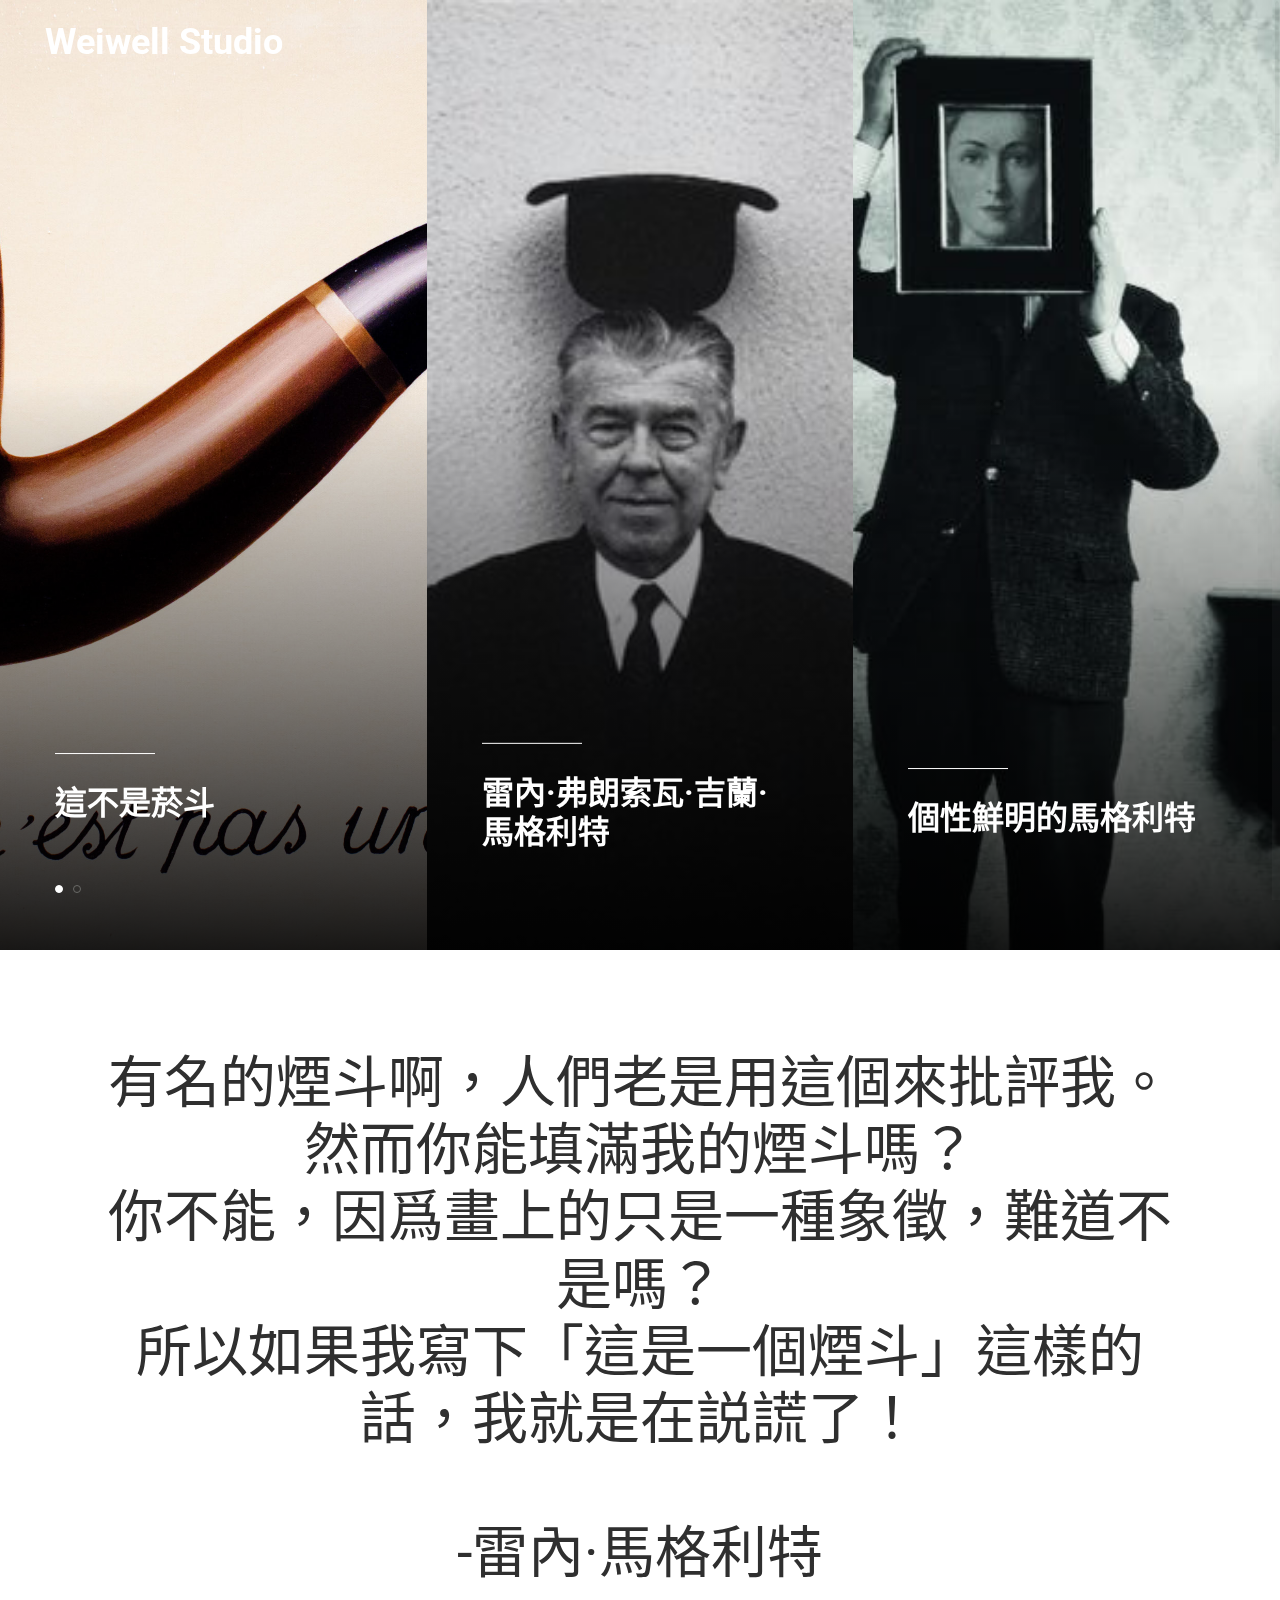
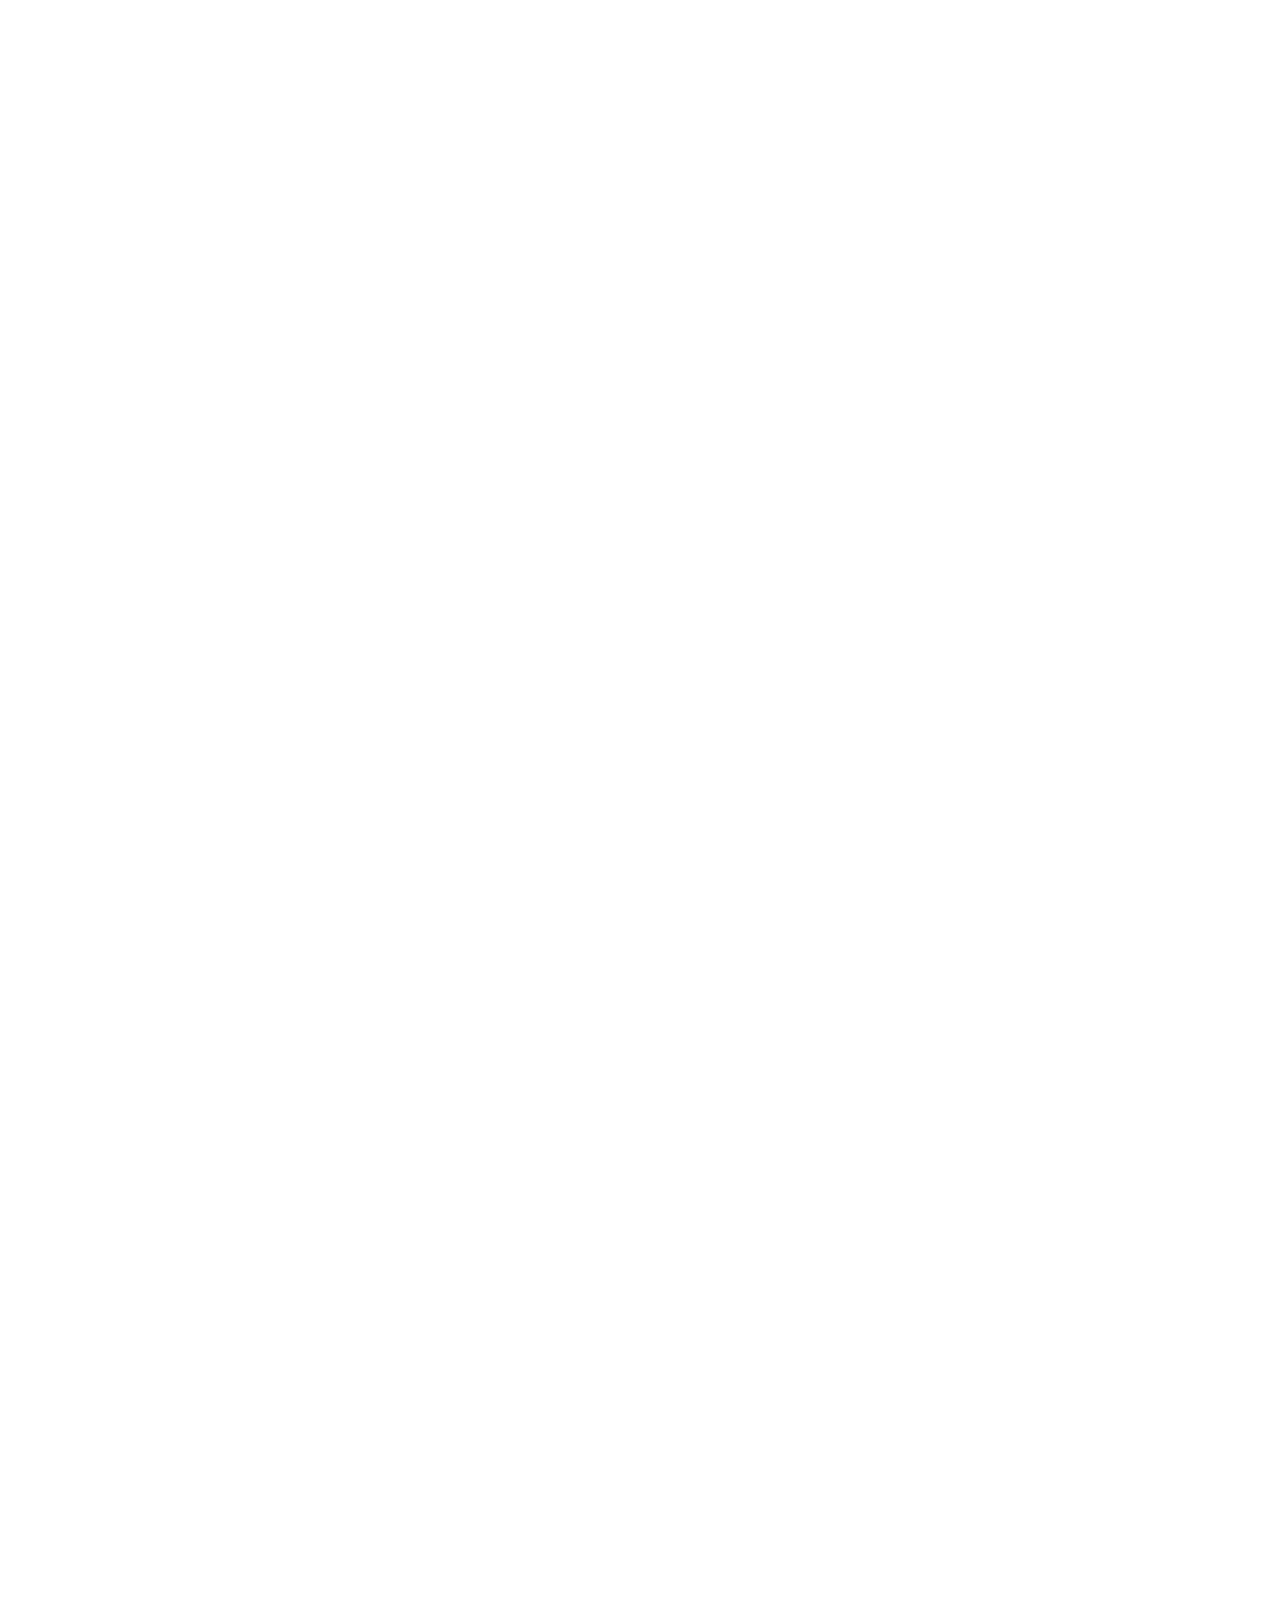
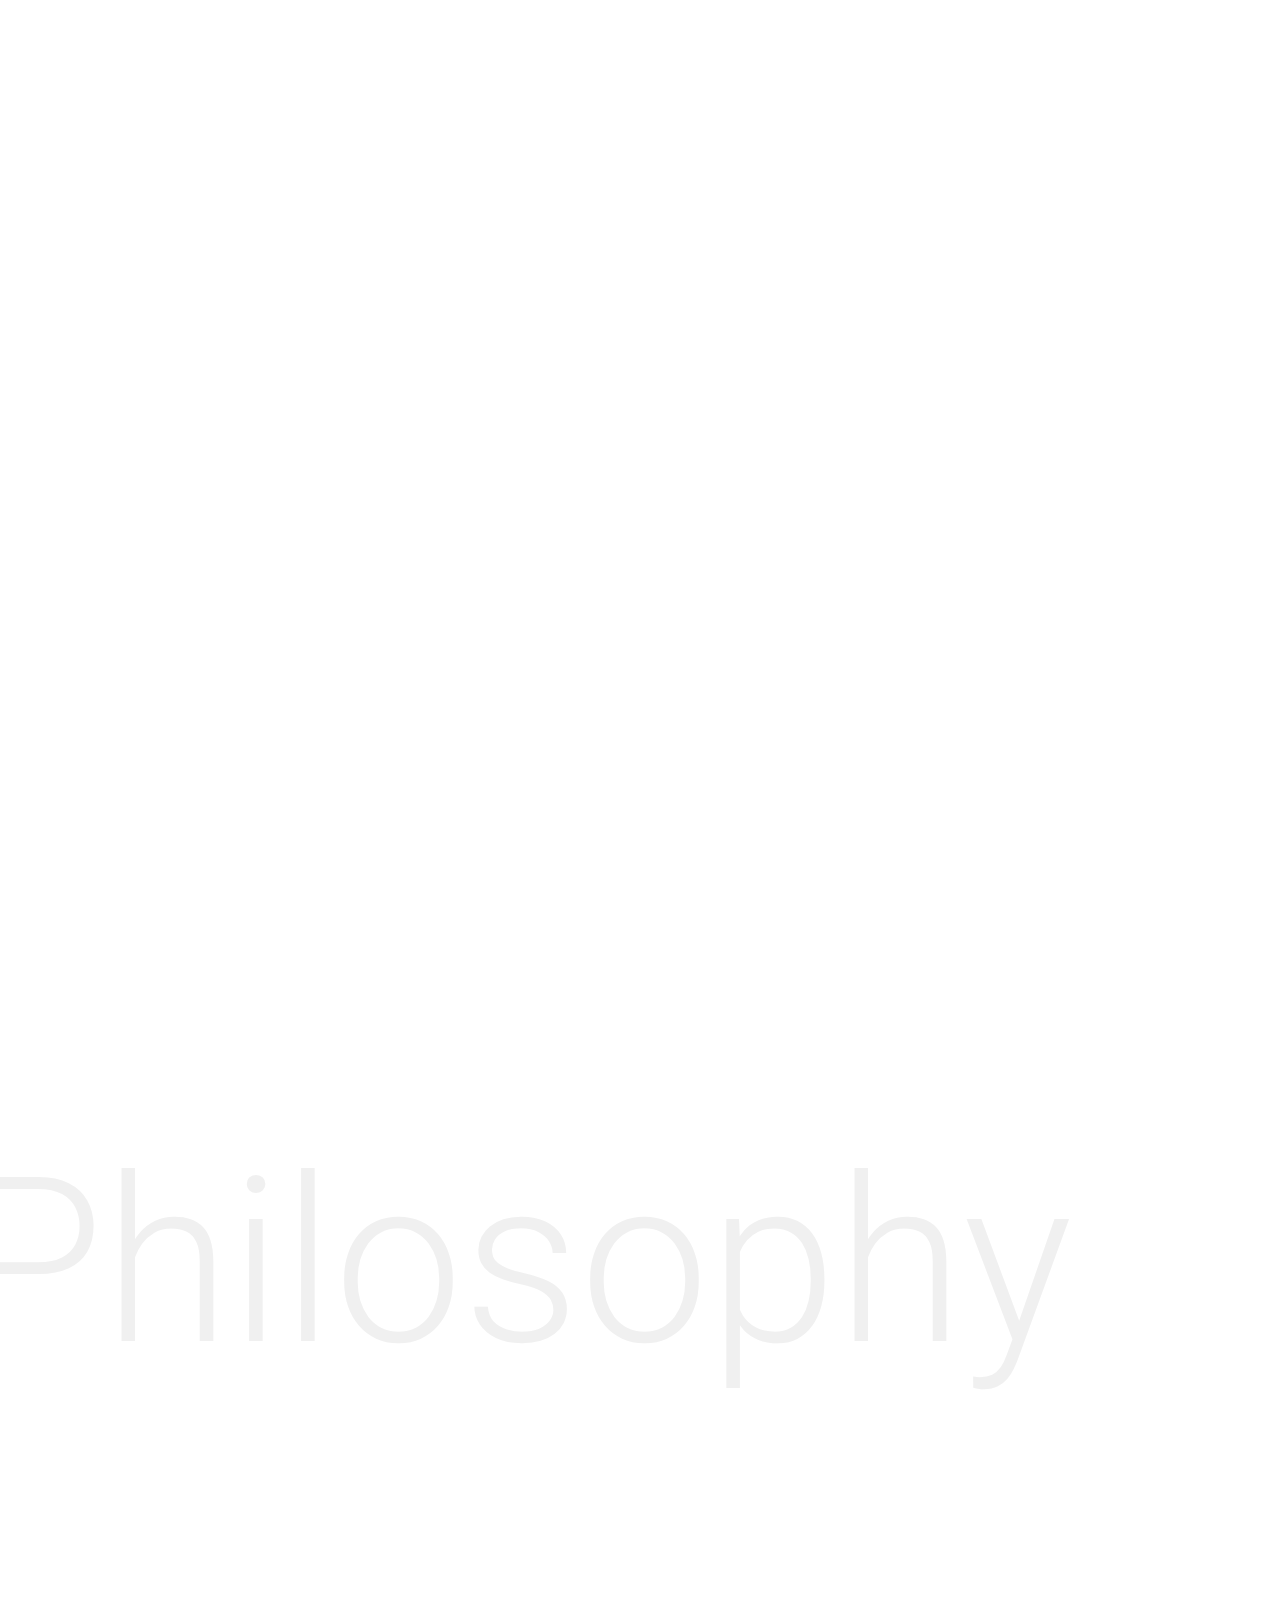
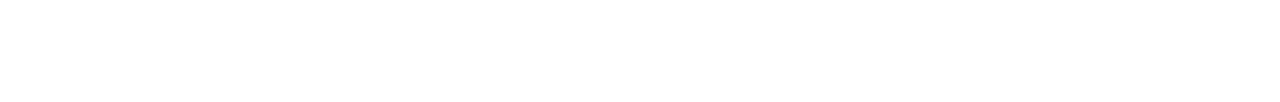
==== commit 511cac9d: "1st edition" ====
--- a/index.html
+++ b/index.html
@@ -49,7 +49,7 @@
         </div>
         <!-- Logo Area -->
         <div class="logo-area">
-            <a href="index.html">Sonar</a>
+            <a href="index.html">Weiwell Studio</a>
         </div>
         <!-- Nav -->
         <div class="sonarNav wow fadeInUp" data-wow-delay="1s">
@@ -58,13 +58,7 @@
                     <li class="nav-item active">
                         <a class="nav-link" href="index.html">Home</a>
                     </li>
-                    <li class="nav-item">
-                        <a class="nav-link" href="about-me.html">About Me</a>
-                    </li>
                     
-                    <li class="nav-item">
-                        <a class="nav-link" href="portfolio.html">Portfolio</a>
-                    </li>
                 </ul>
             </nav>
         </div>
@@ -83,14 +77,7 @@
                     <div class="menu-area d-flex justify-content-between">
                         <!-- Logo Area  -->
                         <div class="logo-area">
-                            <a href="index.html">La trahison des images</a>
-                        </div>
-
-                        <div class="menu-content-area d-flex align-items-center">
-                            <!-- Header Social Area -->
-                            
-                            <!-- Menu Icon -->
-                            <span class="navbar-toggler-icon" id="menuIcon"></span>
+                            <a href="index.html" style="font-weight:bold">Weiwell Studio</a>
                         </div>
                     </div>
                 </div>
@@ -103,61 +90,7 @@
     <section class="hero-area">
         <div class="hero-slides owl-carousel">
             <!-- Single Hero Slide -->
-            <div class="single-hero-slide bg-img slide-background-overlay" style="background-image: url(img/bg-img/slide1.jpg);">
-                <div class="container h-100">
-                    <div class="row h-100 align-items-end">
-                        <div class="col-12">
-                            <div class="hero-slides-content">
-                                <div class="line"></div>
-                                <h2>Sand Storm</h2>
-                                <p>Lorem ipsum dolor sit amet, consectetur adipiscing elit. Praesent vel tortor facilisis, volutpat nulla placerat, tincidunt mi. Nullam vel orci dui. Suspendisse sit amet laoreet neque. Fusce sagittis suscipit sem.</p>
-                            </div>
-                        </div>
-                    </div>
-                </div>
-            </div>
-            <!-- Single Hero Slide -->
-            <div class="single-hero-slide bg-img slide-background-overlay" style="background-image: url(img/bg-img/slide2.jpg);">
-                <div class="container h-100">
-                    <div class="row h-100 align-items-end">
-                        <div class="col-12">
-                            <div class="hero-slides-content">
-                                <div class="line"></div>
-                                <h2>New York View</h2>
-                                <p>Lorem ipsum dolor sit amet, consectetur adipiscing elit. Praesent vel tortor facilisis, volutpat nulla placerat, tincidunt mi. Nullam vel orci dui. Suspendisse sit amet laoreet neque. Fusce sagittis suscipit sem.</p>
-                            </div>
-                        </div>
-                    </div>
-                </div>
-            </div>
-            <!-- Single Hero Slide -->
-            <div class="single-hero-slide bg-img slide-background-overlay" style="background-image: url(img/bg-img/slide3.jpg);">
-                <div class="container h-100">
-                    <div class="row h-100 align-items-end">
-                        <div class="col-12">
-                            <div class="hero-slides-content">
-                                <div class="line"></div>
-                                <h2>The Desert</h2>
-                                <p>Lorem ipsum dolor sit amet, consectetur adipiscing elit. Praesent vel tortor facilisis, volutpat nulla placerat, tincidunt mi. Nullam vel orci dui. Suspendisse sit amet laoreet neque. Fusce sagittis suscipit sem.</p>
-                            </div>
-                        </div>
-                    </div>
-                </div>
-            </div>
-            <!-- Single Hero Slide -->
-            <div class="single-hero-slide bg-img slide-background-overlay" style="background-image: url(img/bg-img/slide4.jpg);">
-                <div class="container h-100">
-                    <div class="row h-100 align-items-end">
-                        <div class="col-12">
-                            <div class="hero-slides-content">
-                                <div class="line"></div>
-                                <h2>Mountains Hike</h2>
-                                <p>Lorem ipsum dolor sit amet, consectetur adipiscing elit. Praesent vel tortor facilisis, volutpat nulla placerat, tincidunt mi. Nullam vel orci dui. Suspendisse sit amet laoreet neque. Fusce sagittis suscipit sem.</p>
-                            </div>
-                        </div>
-                    </div>
-                </div>
-            </div>
+            
             <!-- Single Hero Slide -->
             <div class="single-hero-slide bg-img slide-background-overlay" style="background-image: url(img/bg-img/slide1.jpg);">
                 <div class="container h-100">
@@ -165,111 +98,70 @@
                         <div class="col-12">
                             <div class="hero-slides-content">
                                 <div class="line"></div>
-                                <h2>Sand Storm</h2>
-                                <p>Lorem ipsum dolor sit amet, consectetur adipiscing elit. Praesent vel tortor facilisis, volutpat nulla placerat, tincidunt mi. Nullam vel orci dui. Suspendisse sit amet laoreet neque. Fusce sagittis suscipit sem.</p>
-                            </div>
-                        </div>
-                    </div>
-                </div>
-            </div>
-            <!-- Single Hero Slide -->
+                                <h2 style="font-weight:bold">這不是菸斗</h2>
+                                <p >《這不是一支煙斗》是比利時著名藝術家雷內·馬格利特的一幅畫。這幅作品展示了一支煙斗，但在作品的下方，藝術家引用了一句法語 ”Ceci n’est pas pas une pipe” ，翻譯成英文的意思是"這不是一支煙斗"。這幅作品創作於1929年，但它至今仍然困擾著許多觀眾。</p>
+                            </div>
+                        </div>
+                    </div>
+                </div>
+            </div>
+            
+            <div class="single-hero-slide bg-img slide-background-overlay" style="background-image: url(img/bg-img/slide4.jpg);">
+                <div class="container h-100">
+                    <div class="row h-100 align-items-end">
+                        <div class="col-12">
+                            <div class="hero-slides-content">
+                                <div class="line"></div>
+                                <h2 style="font-weight:bold">雷內·弗朗索瓦·吉蘭·馬格利特</h2>
+                                <p >馬格利特(1898年11月21日－1967年8月15日)是比利時超現實主義畫家，並且因為其超現實主義作品中帶有些許詼諧以及許多引人審思的符號語言而聞名。他的作品對於許多觀察家對於事先設想現實狀況的情況提出挑戰，並且影響今日許多插畫風格。</p>
+                            </div>
+                        </div>
+                    </div>
+                </div>
+            </div>
+           
             <div class="single-hero-slide bg-img slide-background-overlay" style="background-image: url(img/bg-img/slide2.jpg);">
                 <div class="container h-100">
                     <div class="row h-100 align-items-end">
                         <div class="col-12">
                             <div class="hero-slides-content">
                                 <div class="line"></div>
-                                <h2>New York View</h2>
-                                <p>Lorem ipsum dolor sit amet, consectetur adipiscing elit. Praesent vel tortor facilisis, volutpat nulla placerat, tincidunt mi. Nullam vel orci dui. Suspendisse sit amet laoreet neque. Fusce sagittis suscipit sem.</p>
-                            </div>
-                        </div>
-                    </div>
-                </div>
-            </div>
-            <!-- Single Hero Slide -->
+                                <h2 style="font-weight:bold">個性鮮明的馬格利特</h2>
+                                <p >馬格利特不喜歡拍攝普通的肖像照，因此以自己的畫作擋住臉，變成女人的臉接著男人身體的有趣畫面；而他身穿的西裝也是他最為人所知的形象</p>
+                            </div>
+                        </div>
+                    </div>
+                </div>
+            </div>
+            
             <div class="single-hero-slide bg-img slide-background-overlay" style="background-image: url(img/bg-img/slide3.jpg);">
                 <div class="container h-100">
                     <div class="row h-100 align-items-end">
                         <div class="col-12">
                             <div class="hero-slides-content">
                                 <div class="line"></div>
-                                <h2>The Desert</h2>
-                                <p>Lorem ipsum dolor sit amet, consectetur adipiscing elit. Praesent vel tortor facilisis, volutpat nulla placerat, tincidunt mi. Nullam vel orci dui. Suspendisse sit amet laoreet neque. Fusce sagittis suscipit sem.</p>
-                            </div>
-                        </div>
-                    </div>
-                </div>
-            </div>
-            <!-- Single Hero Slide -->
-            <div class="single-hero-slide bg-img slide-background-overlay" style="background-image: url(img/bg-img/slide4.jpg);">
-                <div class="container h-100">
-                    <div class="row h-100 align-items-end">
-                        <div class="col-12">
-                            <div class="hero-slides-content">
-                                <div class="line"></div>
-                                <h2>Mountains Hike</h2>
-                                <p>Lorem ipsum dolor sit amet, consectetur adipiscing elit. Praesent vel tortor facilisis, volutpat nulla placerat, tincidunt mi. Nullam vel orci dui. Suspendisse sit amet laoreet neque. Fusce sagittis suscipit sem.</p>
-                            </div>
-                        </div>
-                    </div>
-                </div>
-            </div>
-            <!-- Single Hero Slide -->
-            <div class="single-hero-slide bg-img slide-background-overlay" style="background-image: url(img/bg-img/slide1.jpg);">
-                <div class="container h-100">
-                    <div class="row h-100 align-items-end">
-                        <div class="col-12">
-                            <div class="hero-slides-content">
-                                <div class="line"></div>
-                                <h2>Sand Storm</h2>
-                                <p>Lorem ipsum dolor sit amet, consectetur adipiscing elit. Praesent vel tortor facilisis, volutpat nulla placerat, tincidunt mi. Nullam vel orci dui. Suspendisse sit amet laoreet neque. Fusce sagittis suscipit sem.</p>
-                            </div>
-                        </div>
-                    </div>
-                </div>
-            </div>
-            <!-- Single Hero Slide -->
-            <div class="single-hero-slide bg-img slide-background-overlay" style="background-image: url(img/bg-img/slide2.jpg);">
-                <div class="container h-100">
-                    <div class="row h-100 align-items-end">
-                        <div class="col-12">
-                            <div class="hero-slides-content">
-                                <div class="line"></div>
-                                <h2>New York View</h2>
-                                <p>Lorem ipsum dolor sit amet, consectetur adipiscing elit. Praesent vel tortor facilisis, volutpat nulla placerat, tincidunt mi. Nullam vel orci dui. Suspendisse sit amet laoreet neque. Fusce sagittis suscipit sem.</p>
-                            </div>
-                        </div>
-                    </div>
-                </div>
-            </div>
-            <!-- Single Hero Slide -->
-            <div class="single-hero-slide bg-img slide-background-overlay" style="background-image: url(img/bg-img/slide3.jpg);">
-                <div class="container h-100">
-                    <div class="row h-100 align-items-end">
-                        <div class="col-12">
-                            <div class="hero-slides-content">
-                                <div class="line"></div>
-                                <h2>The Desert</h2>
-                                <p>Lorem ipsum dolor sit amet, consectetur adipiscing elit. Praesent vel tortor facilisis, volutpat nulla placerat, tincidunt mi. Nullam vel orci dui. Suspendisse sit amet laoreet neque. Fusce sagittis suscipit sem.</p>
-                            </div>
-                        </div>
-                    </div>
-                </div>
-            </div>
-            <!-- Single Hero Slide -->
-            <div class="single-hero-slide bg-img slide-background-overlay" style="background-image: url(img/bg-img/slide4.jpg);">
-                <div class="container h-100">
-                    <div class="row h-100 align-items-end">
-                        <div class="col-12">
-                            <div class="hero-slides-content">
-                                <div class="line"></div>
-                                <h2>Mountains Hike</h2>
-                                <p>Lorem ipsum dolor sit amet, consectetur adipiscing elit. Praesent vel tortor facilisis, volutpat nulla placerat, tincidunt mi. Nullam vel orci dui. Suspendisse sit amet laoreet neque. Fusce sagittis suscipit sem.</p>
-                            </div>
-                        </div>
-                    </div>
-                </div>
-            </div>
+                                <h2 style="font-weight:bold">關於馬格利特的稗官野史</h2>
+                                <p >馬格利特的母親患有精神疾病，曾經多次嘗試自殺以結束生命，這迫使其丈夫利奧波德必須將她關進她自己的臥室監視著。1912年的某天，馬格利特的母親成功逃脫並且失蹤了好幾天。直到3月12日時她的屍體在附近一英哩左右的桑布爾河被發現，隨後被認定是投河自殺但是實際原因不明。據傳當時13歲的馬格利特親眼看見其母親的屍體從水中撈上來，這使得一些說法認為由於當時母親浮屍時被發現時衣飾覆蓋臉部的畫面在他腦海中留下深刻印象，而讓包括1927年至1928年的畫作《愛人》（Les Amants）等作品都常以衣布覆蓋著臉孔作為主要元素</p>
+                            </div>
+                        </div>
+                    </div>
+                </div>
+            </div>
+            <!-- <div class="single-hero-slide bg-img slide-background-overlay" style="background-image: url(img/bg-img/slide3.jpg);">
+                <div class="container h-100">
+                    <div class="row h-100 align-items-end">
+                        <div class="col-12">
+                            <div class="hero-slides-content">
+                                <div class="line"></div>
+                                <h2 style="font-weight:bold">能指 VS. 所指</h2>
+                                <p >「真理的維度隨著語言的出現而誕生。」讀過拉岡的人都大概會知道這句名言。在《這不是一個煙斗》裡，馬格利特在細膩地繪畫了一個寫實的煙斗後，卻又偏要在底下寫上一句「這不是一個煙斗」，一方面顯示出了能指（signifier）與所指（signified）的關係可以是含糊不清的，同時又進一步確立了語言跟真理之間那密不可分的關係。</p>
+                            </div>
+                        </div>
+                    </div>
+                </div>
+            </div> -->
+            
+            
         </div>
     </section>
     <!-- ***** Hero Area End ***** -->
@@ -280,7 +172,7 @@
             <div class="row">
                 <div class="col-12">
                     <div class="portfolio-title">
-                        <h2>“In photography there is a reality so subtle that it becomes more <span>real</span> than reality.”</h2>
+                        <h2>有名的煙斗啊，人們老是用這個來批評我。<br/>然而你能填滿我的煙斗嗎？<br/>你不能，因爲畫上的只是一種象徵，難道不是嗎？<br/>所以如果我寫下「這是一個煙斗」這樣的話，我就是在説謊了！<br/><br/><span>-雷內·馬格利特</span></h2>
                     </div>
                 </div>
             </div>
@@ -294,11 +186,13 @@
                             <h2>Reality</h2>
                         </div>
                         <div class="portfolio-thumb">
-                            <img src="img/bg-img/p1.png" alt="">
-                        </div>
-                        <div class="portfolio-meta">
-                            <p class="portfolio-date">Feb 02, 2018</p>
-                            <h2>Italy in the sunset</h2>
+                            <img src="img/bg-img/p2.png" alt="">
+                            
+                        </div>
+                        <div class="portfolio-meta">
+                            <p class="portfolio-date">1876</p>
+                            <h2>情人 L’aimant</h2>
+                            
                         </div>
                     </div>
                 </div>
@@ -309,11 +203,15 @@
                             <img class="dots" src="img/core-img/dots.png" alt="">
                         </div>
                         <div class="portfolio-thumb">
-                            <img src="img/bg-img/p2.png" alt="">
-                        </div>
-                        <div class="portfolio-meta">
-                            <p class="portfolio-date">Feb 02, 2018</p>
-                            <h2>Mountain Landscape</h2>
+                            <img src="img/bg-img/p8.png" alt="">
+                            
+                            
+                        </div>
+                        <div class="portfolio-meta">
+                            <p class="portfolio-date">1927</p>
+                            <h2>雙重秘密  The double secret</h2>
+                            
+                            
                         </div>
                     </div>
                 </div>
@@ -325,14 +223,16 @@
                     <div class="single-portfolio-item mt-100 portfolio-item-3 wow fadeIn">
                         <div class="backend-content">
                             <img class="dots" src="img/core-img/dots.png" alt="">
-                            <h2>Photography</h2>
-                        </div>
-                        <div class="portfolio-thumb">
-                            <img src="img/bg-img/p3.png" alt="">
-                        </div>
-                        <div class="portfolio-meta">
-                            <p class="portfolio-date">Feb 02, 2018</p>
-                            <h2>Foggy sunset over the lake</h2>
+                            <h2>Magritte</h2>
+                        </div>
+                        <div class="portfolio-thumb">
+                            <img src="img/bg-img/p6.png" alt="">
+                            
+                        </div>
+                        <div class="portfolio-meta">
+                            <p class="portfolio-date">1935</p>
+                            <h2>集體發明  Collective Invention</h2>
+                            
                         </div>
                     </div>
                 </div>
@@ -346,11 +246,11 @@
                             <img class="dots" src="img/core-img/dots.png" alt="">
                         </div>
                         <div class="portfolio-thumb">
-                            <img src="img/bg-img/p2.png" alt="">
-                        </div>
-                        <div class="portfolio-meta">
-                            <p class="portfolio-date">Feb 02, 2018</p>
-                            <h2>Clouds on mountain top</h2>
+                            <img src="img/bg-img/p3.png" alt="">
+                        </div>
+                        <div class="portfolio-meta">
+                            <p class="portfolio-date">1936</p>
+                            <h2>哲學之燈  The Philosopher’s Lamp</h2>
                         </div>
                     </div>
                 </div>
@@ -362,14 +262,17 @@
                     <div class="single-portfolio-item portfolio-item-5 wow fadeIn">
                         <div class="backend-content">
                             <img class="dots" src="img/core-img/dots.png" alt="">
-                            <h2>Hope</h2>
+                            <h2>René Magritte</h2>
                         </div>
                         <div class="portfolio-thumb">
                             <img src="img/bg-img/p5.png" alt="">
-                        </div>
-                        <div class="portfolio-meta">
-                            <p class="portfolio-date">Feb 02, 2018</p>
-                            <h2>Over the canion</h2>
+                            
+                            
+                        </div>
+                        <div class="portfolio-meta">
+                            
+                            <p class="portfolio-date">1936</p>
+                            <h2>治療師  The Healer</h2>
                         </div>
                     </div>
                 </div>
@@ -380,34 +283,52 @@
                 <div class="col-12 col-md-4">
                     <div class="single-portfolio-item portfolio-item-6 wow fadeIn">
                         <div class="portfolio-thumb">
-                            <img src="img/bg-img/p6.png" alt="">
-                        </div>
-                        <div class="portfolio-meta">
-                            <p class="portfolio-date">Feb 02, 2018</p>
-                            <h2>Mirror lake</h2>
-                        </div>
-                    </div>
-                </div>
-            </div>
-
+                            <img src="img/bg-img/p7.png" alt="">
+                            
+                        </div>
+                        <div class="portfolio-meta">
+                            <p class="portfolio-date">1937</p>
+                            <h2>白種人 The White Race</h2>
+                            
+                        </div>
+                    </div>
+                </div>
+            </div>
+            </div>
+            <div class="row justify-content-center">
+                <!-- Single Portfoio Area -->
+                <div class="col-12 col-md-4">
+                    <div class="single-portfolio-item portfolio-item-6 wow fadeIn">
+                        <div class="portfolio-thumb">
+                            <img src="img/bg-img/p4.png" alt="">
+                        </div>
+                        <div class="portfolio-meta">
+                            <p class="portfolio-date">1953</p>
+                            <h2>戈爾孔達 Golconda</h2>
+                        </div>
+                    </div>
+                </div>
+            </div>
             <div class="row justify-content-end">
                 <!-- Single Portfoio Area -->
                 <div class="col-12 col-md-4">
                     <div class="single-portfolio-item portfolio-item-7 wow fadeIn">
                         <div class="backend-content">
                             <img class="dots" src="img/core-img/dots.png" alt="">
-                            <h2>Future</h2>
-                        </div>
-                        <div class="portfolio-thumb">
-                            <img src="img/bg-img/p7.png" alt="">
-                        </div>
-                        <div class="portfolio-meta">
-                            <p class="portfolio-date">Feb 02, 2018</p>
-                            <h2>Mirror lake</h2>
-                        </div>
-                    </div>
-                </div>
-            </div>
+                            <h2>René Magritte</h2>
+                        </div>
+                        <div class="portfolio-thumb">
+                            <img src="img/bg-img/p1.png" alt="">
+                            
+                        </div>
+                        <div class="portfolio-meta">
+                            <p class="portfolio-date">1964</p>
+                            <h2>人子  The Son of Man</h2>
+                            
+                        </div>
+                    </div>
+                </div>
+            
         </div>
     </div>
     <!-- ***** Portfolio Area End ***** -->
@@ -415,14 +336,14 @@
     <!-- ***** Call to Action Area Start ***** -->
     <div class="sonar-call-to-action-area section-padding-0-100">
         <div class="backEnd-content">
-            <h2>Dick</h2>
+            <h2>Philosophy</h2>
         </div>
         <div class="container">
             <div class="row">
                 <div class="col-12">
                     <div class="call-to-action-content wow fadeInUp" data-wow-delay="0.5s">
-                        <h2>I am an experienced photographer</h2>
-                        <h5>Let’s talk</h5>
+                        <h2>顯然，哲學傳統總是拒絕或蔑視圖像，因為圖像屬於感官世界，而文字屬於知識世界。馬格裡特想與哲學家們進行理論斗爭，證明圖像可以像語言一樣表達思想。</h2>
+                        
 
                     </div>
                 </div>
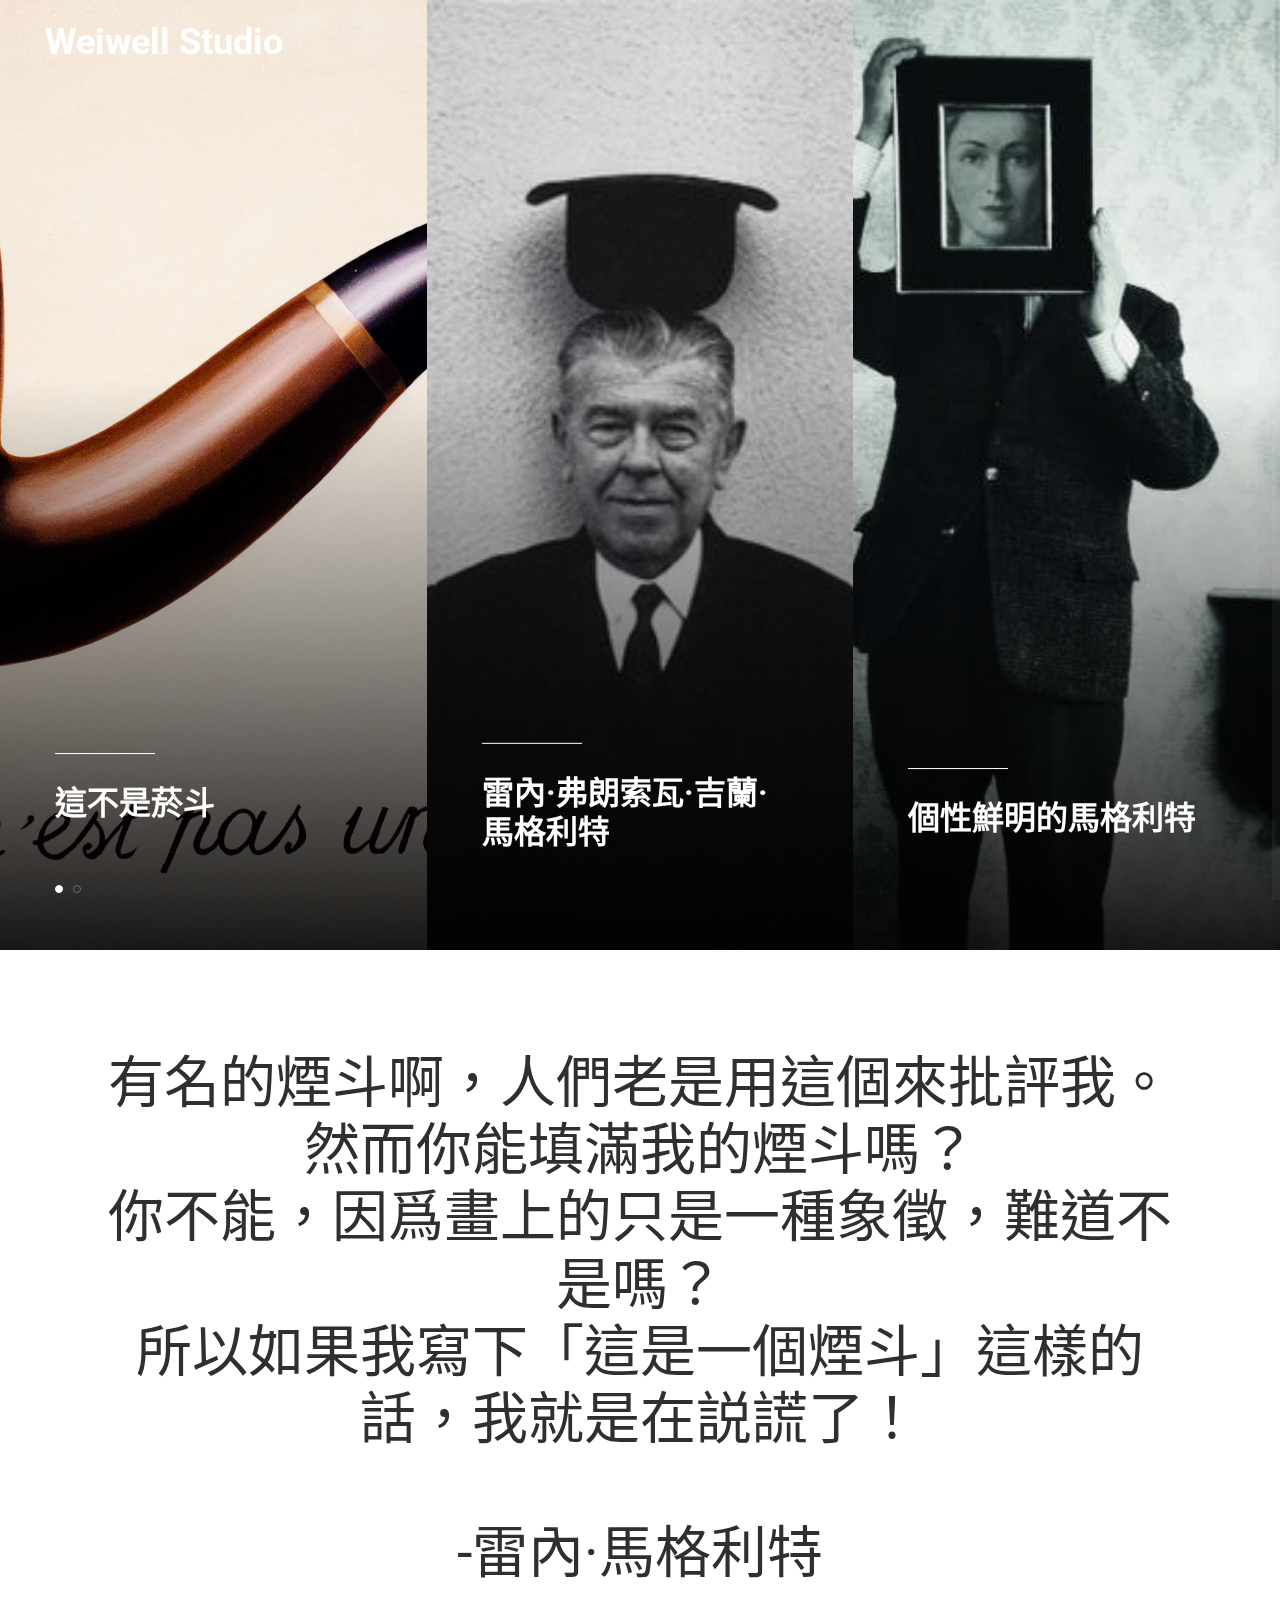
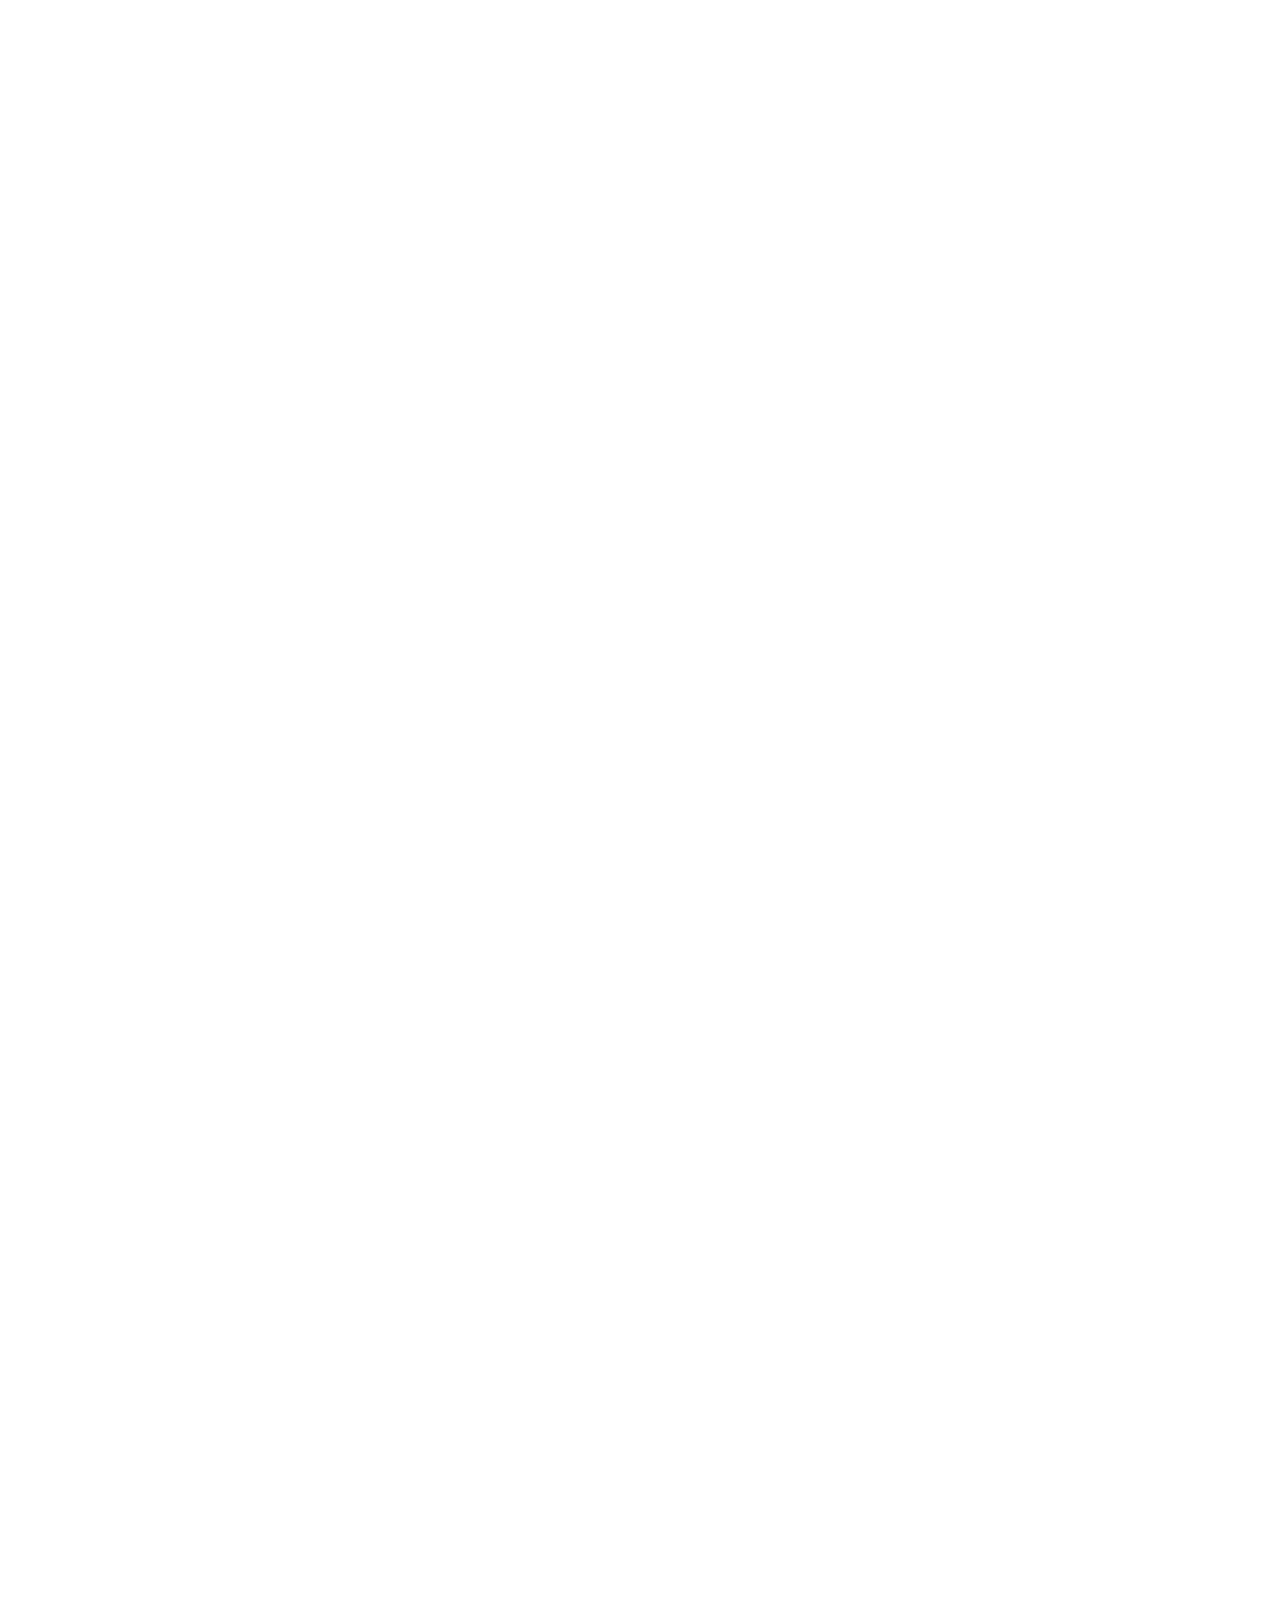
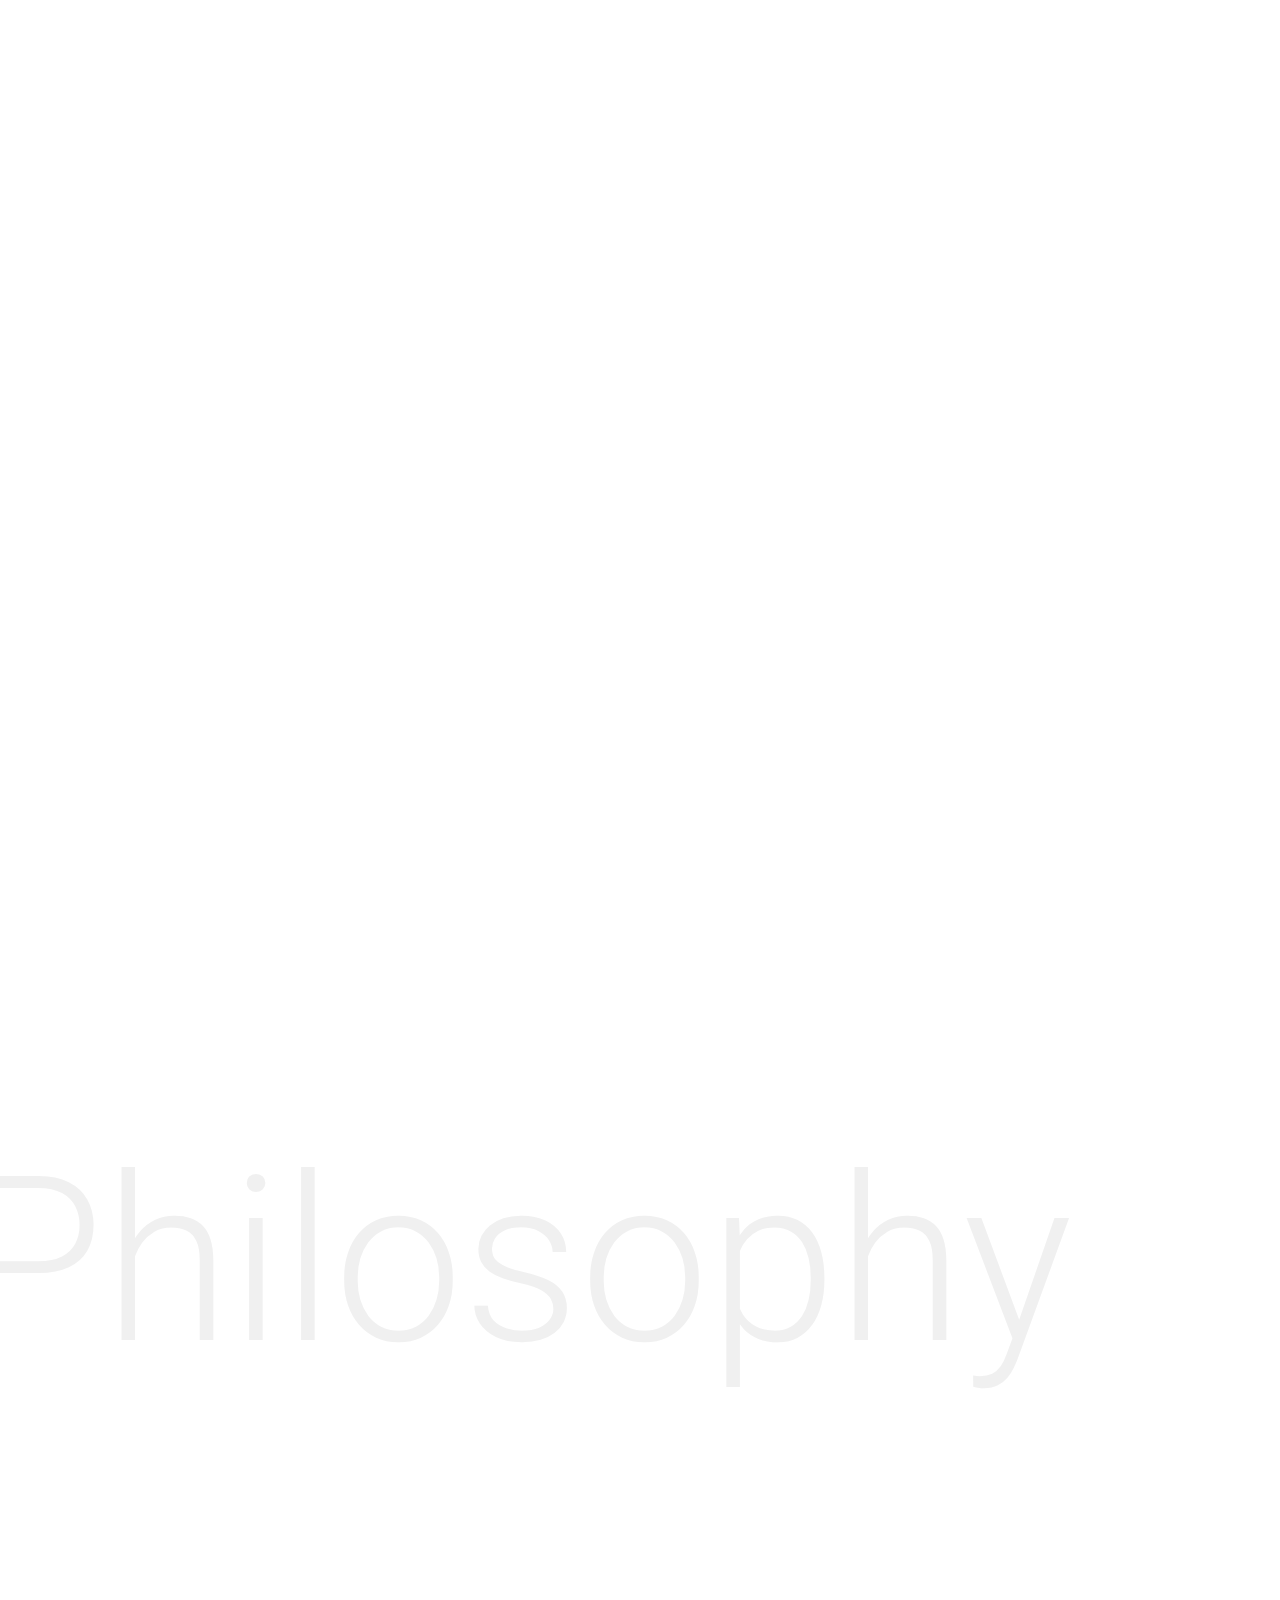
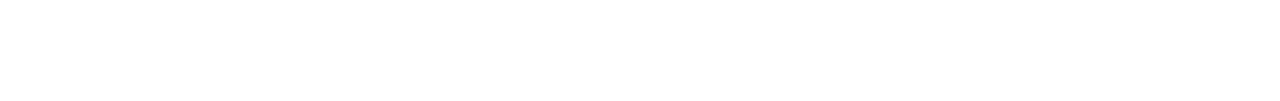
==== commit a8a45dd0: "edition2" ====
--- a/index.html
+++ b/index.html
@@ -278,22 +278,7 @@
                 </div>
             </div>
 
-            <div class="row justify-content-center">
-                <!-- Single Portfoio Area -->
-                <div class="col-12 col-md-4">
-                    <div class="single-portfolio-item portfolio-item-6 wow fadeIn">
-                        <div class="portfolio-thumb">
-                            <img src="img/bg-img/p7.png" alt="">
-                            
-                        </div>
-                        <div class="portfolio-meta">
-                            <p class="portfolio-date">1937</p>
-                            <h2>白種人 The White Race</h2>
-                            
-                        </div>
-                    </div>
-                </div>
-            </div>
+            
             </div>
             <div class="row justify-content-center">
                 <!-- Single Portfoio Area -->
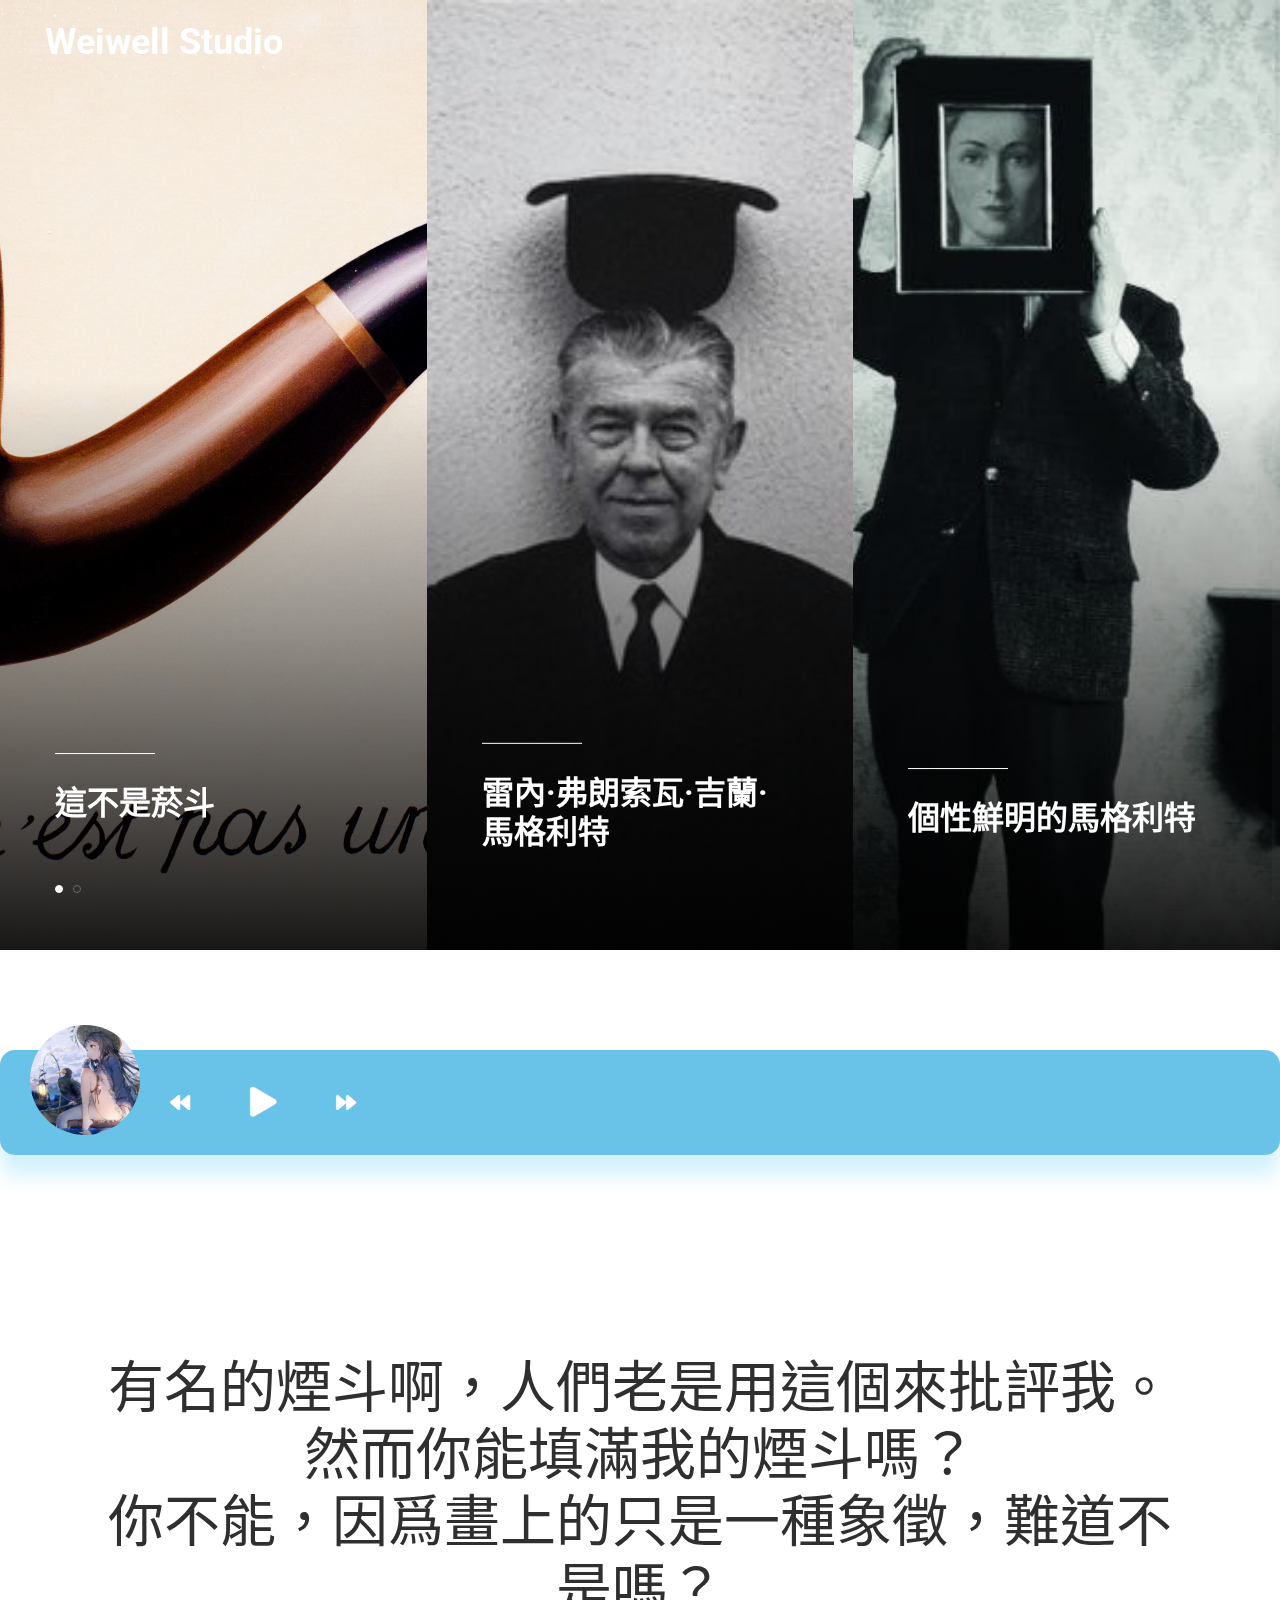
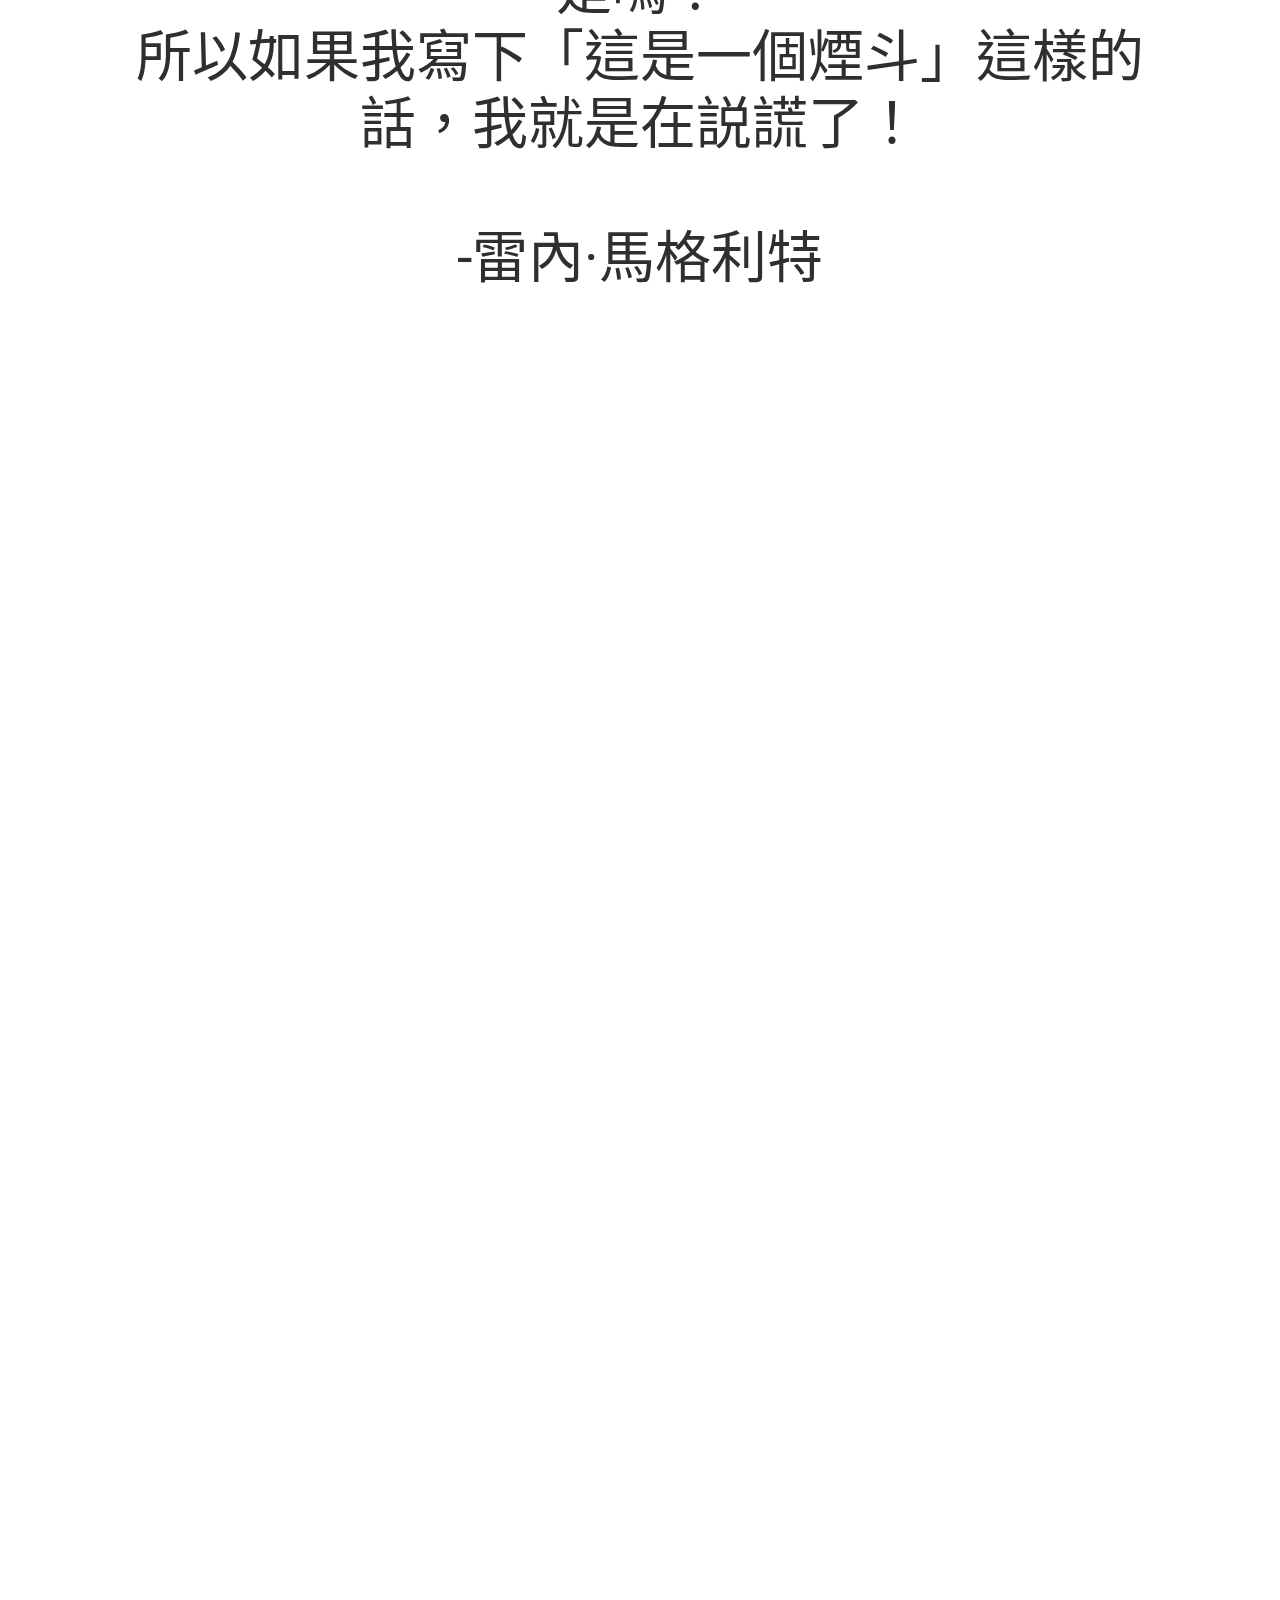
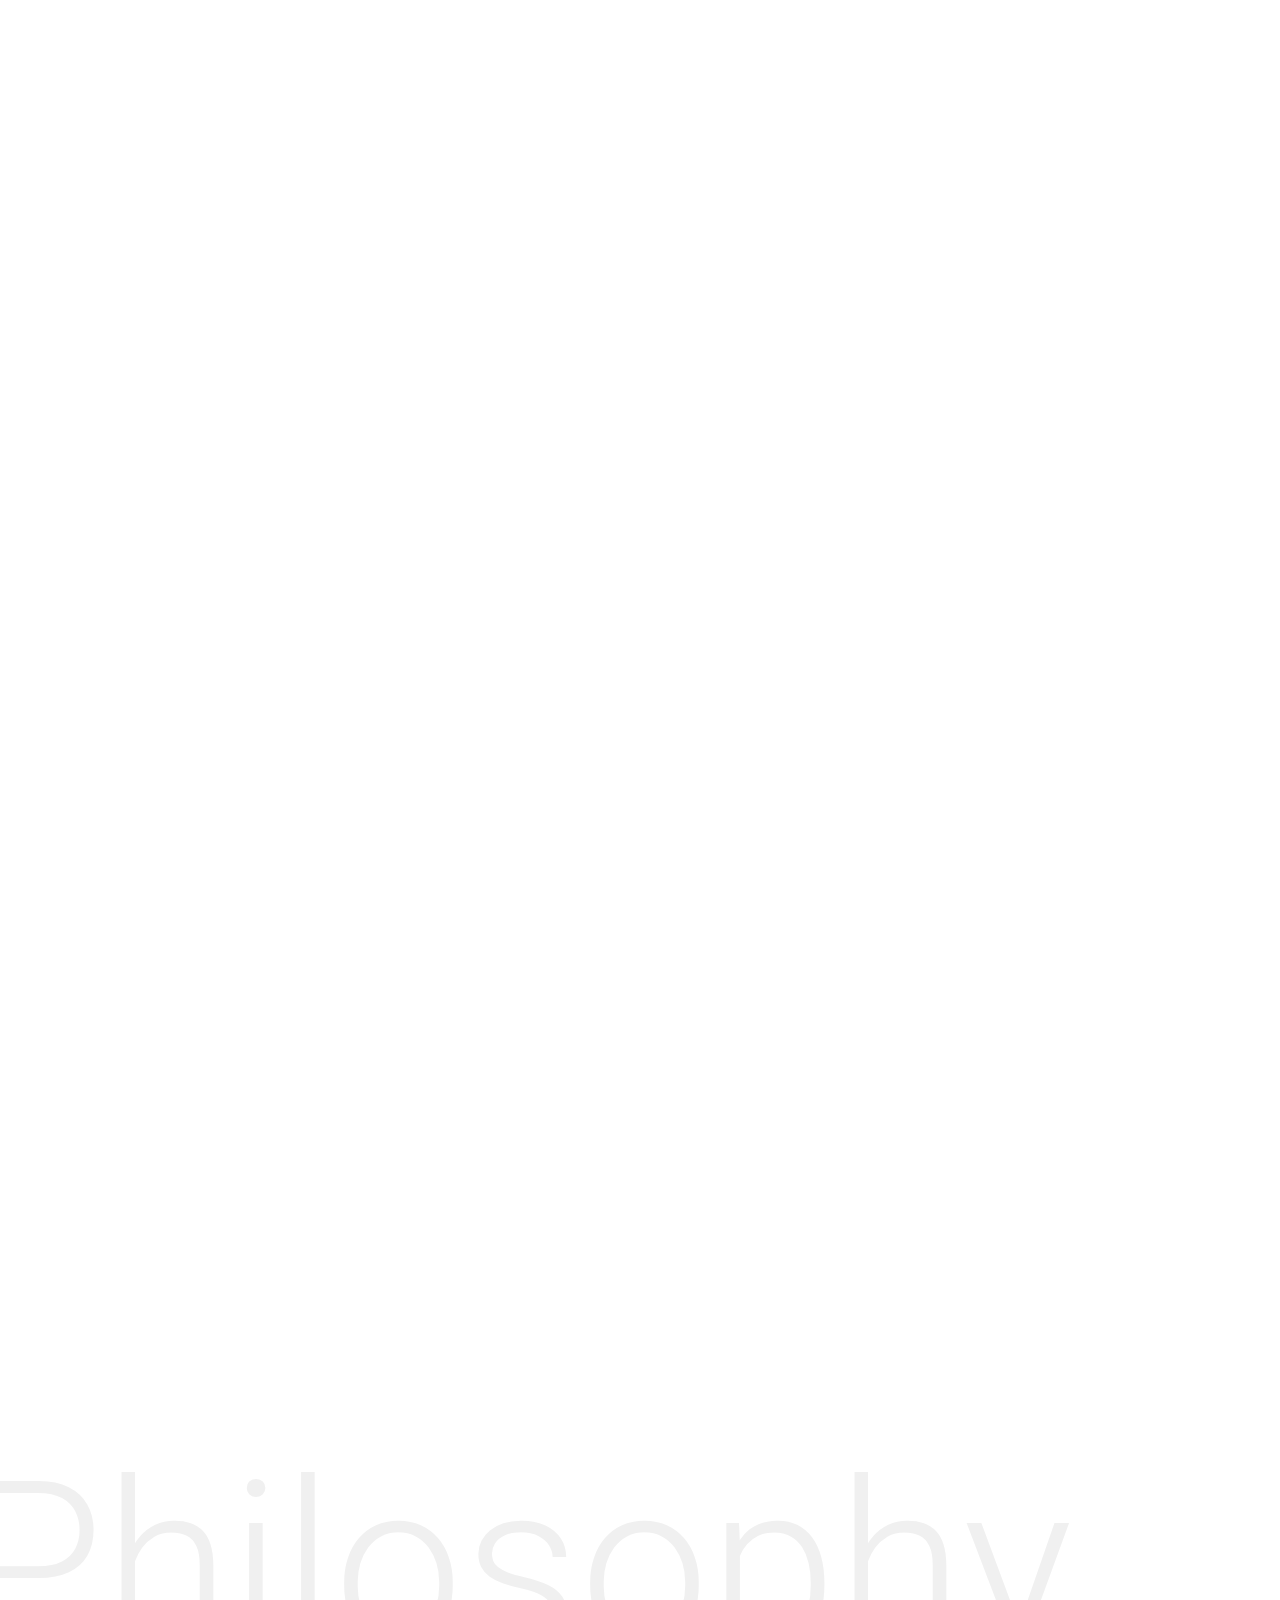
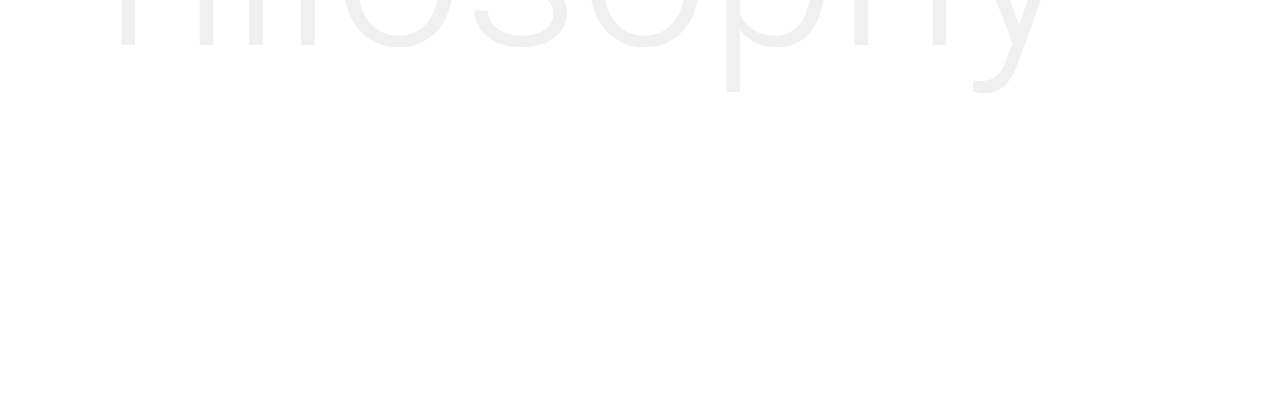
==== commit 5070a95e: "add music" ====
--- a/index.html
+++ b/index.html
@@ -6,7 +6,13 @@
     <meta name="description" content="">
     <meta http-equiv="X-UA-Compatible" content="IE=edge">
     <meta name="viewport" content="width=device-width, initial-scale=1, shrink-to-fit=no">
-    <!-- The above 4 meta tags *must* come first in the head; any other head content must come *after* these tags -->
+
+
+    <link
+      rel="stylesheet"
+      href="https://cdnjs.cloudflare.com/ajax/libs/font-awesome/5.10.2/css/all.min.css"
+    />
+
 
     <!-- Title  -->
     <title>形象的叛逆</title>
@@ -16,6 +22,7 @@
 
     <!-- Style CSS -->
     <link rel="stylesheet" href="style.css">
+    
 
 </head>
 
@@ -28,19 +35,7 @@
     </div>
     <!-- Preloader End -->
 
-    <!-- Grids -->
-    <div class="grids d-flex justify-content-between">
-        <div class="grid1"></div>
-        <div class="grid2"></div>
-        <div class="grid3"></div>
-        <div class="grid4"></div>
-        <div class="grid5"></div>
-        <div class="grid6"></div>
-        <div class="grid7"></div>
-        <div class="grid8"></div>
-        <div class="grid9"></div>
-    </div>
-
+    
     <!-- ***** Main Menu Area Start ***** -->
     <div class="mainMenu d-flex align-items-center justify-content-between">
         <!-- Close Icon -->
@@ -141,7 +136,7 @@
                             <div class="hero-slides-content">
                                 <div class="line"></div>
                                 <h2 style="font-weight:bold">關於馬格利特的稗官野史</h2>
-                                <p >馬格利特的母親患有精神疾病，曾經多次嘗試自殺以結束生命，這迫使其丈夫利奧波德必須將她關進她自己的臥室監視著。1912年的某天，馬格利特的母親成功逃脫並且失蹤了好幾天。直到3月12日時她的屍體在附近一英哩左右的桑布爾河被發現，隨後被認定是投河自殺但是實際原因不明。據傳當時13歲的馬格利特親眼看見其母親的屍體從水中撈上來，這使得一些說法認為由於當時母親浮屍時被發現時衣飾覆蓋臉部的畫面在他腦海中留下深刻印象，而讓包括1927年至1928年的畫作《愛人》（Les Amants）等作品都常以衣布覆蓋著臉孔作為主要元素</p>
+                                <p >馬格利特的母親患有精神疾病，曾經多次嘗試自殺以結束生命，這迫使其丈夫利奧波德必須將她關在她自己的臥室。1912年的某天，馬格利特的母親成功逃脫並且失蹤了好幾天。直到3月12日時她的屍體在附近一英哩左右的桑布爾河被發現，隨後被認定是投河自殺但是實際原因不明。據傳當時13歲的馬格利特親眼看見其母親的屍體從水中撈上來，母親浮屍時被發現時衣飾覆蓋臉部的畫面在他腦海中留下深刻印象，使得包括1927年至1928年的畫作《愛人》等作品都常以衣布覆蓋著臉孔作為主要元素</p>
                             </div>
                         </div>
                     </div>
@@ -166,6 +161,31 @@
     </section>
     <!-- ***** Hero Area End ***** -->
 
+    <div class="music-container" id="music-container">
+        <div class="music-info">
+          <h4 id="title"></h4>
+          <div class="progress-container" id="progress-container">
+            <div class="progress" id="progress"></div>
+          </div>
+        </div>
+  
+        <audio src="./music/夜空中最亮的星 (coverby 1580).mp3" id="audio"></audio>
+  
+        <div class="img-container">
+          <img src="./img/music_cover/" alt="music-cover" id="cover" />
+        </div>
+        <div class="navigation">
+          <button id="prev" class="action-btn">
+            <i class="fas fa-backward"></i>
+          </button>
+          <button id="play" class="action-btn action-btn-big">
+            <i class="fas fa-play"></i>
+          </button>
+          <button id="next" class="action-btn">
+            <i class="fas fa-forward"></i>
+          </button>
+        </div>
+      </div>
     <!-- ***** Portfolio Area Start ***** -->
     <div class="portfolio-area section-padding-100">
         <div class="container">
@@ -176,6 +196,9 @@
                     </div>
                 </div>
             </div>
+            
+
+    
 
             <div class="row justify-content-between">
                 <!-- Single Portfoio Area -->
@@ -346,6 +369,7 @@
     <script src="js/plugins.js"></script>
     <!-- Active js -->
     <script src="js/active.js"></script>
+    <script src="js/music.js"></script>
 
 </body>
 
--- a/style.css
+++ b/style.css
@@ -1459,6 +1459,122 @@
   .single-pie-bar {
     margin-bottom: 30px; } }
 
+
+
+
+
+
+
+.music-container {
+  background-color: rgb(105, 194, 232);
+  border-radius: 15px;
+  box-shadow: 0 20px 20px 0 rgba(106, 205, 247, 0.3);
+  display: flex;
+  padding: 20px 30px;
+  position: relative;
+  margin: 100px 0;
+  z-index: 10;
+}
+
+.img-container {
+  position: relative;
+  width: 110px;
+}
+
+
+
+.img-container img {
+  border-radius: 50%;
+  object-fit: cover;
+  height: 110px;
+  width: inherit;
+  position: absolute;
+  bottom: 0;
+  left: 0;
+  animation: rotate 3s linear infinite;
+
+  animation-play-state: paused;
+}
+
+.music-container.play .img-container img {
+  animation-play-state: running;
+}
+
+@keyframes rotate {
+  from {
+    transform: rotate(0deg);
+  }
+
+  to {
+    transform: rotate(360deg);
+  }
+}
+
+.navigation {
+  display: flex;
+  align-items: center;
+  justify-content: center;
+  z-index: 1;
+}
+
+.action-btn {
+  background-color: rgb(105, 194, 232);
+  border: 0;
+  color: rgb(255, 255, 255);
+  font-size: 20px;
+  cursor: pointer;
+  padding: 10px;
+  margin: 0 20px;
+}
+
+.action-btn.action-btn-big {
+  color: #ffffff;
+  font-size: 30px;
+}
+
+.action-btn:focus {
+  outline: 0;
+}
+
+.music-info {
+  background-color: rgba(113, 220, 249, 0.5);
+  border-radius: 15px 15px 0 0;
+  position: absolute;
+  top: 0;
+  left: 20px;
+  width: calc(100% - 40px);
+  padding: 10px 10px 10px 150px;
+  opacity: 0;
+  transform: translateY(0%);
+  transition: transform 0.3s ease-in, opacity 0.3s ease-in;
+  z-index: 0;
+}
+
+.music-container.play .music-info {
+  opacity: 1;
+  transform: translateY(-100%);
+}
+
+.music-info h4 {
+  margin: 0;
+}
+
+.progress-container {
+  background: rgb(255, 255, 255);
+  border-radius: 5px;
+  cursor: pointer;
+  margin: 10px 0;
+  height: 4px;
+  width: 100%;
+}
+
+.progress {
+  background-color: #7ce0ff;
+  border-radius: 5px;
+  height: 100%;
+  width: 0%;
+  transition: width 0.1s linear;
+}
 /* The end */
 
 /*# sourceMappingURL=style.css.map */
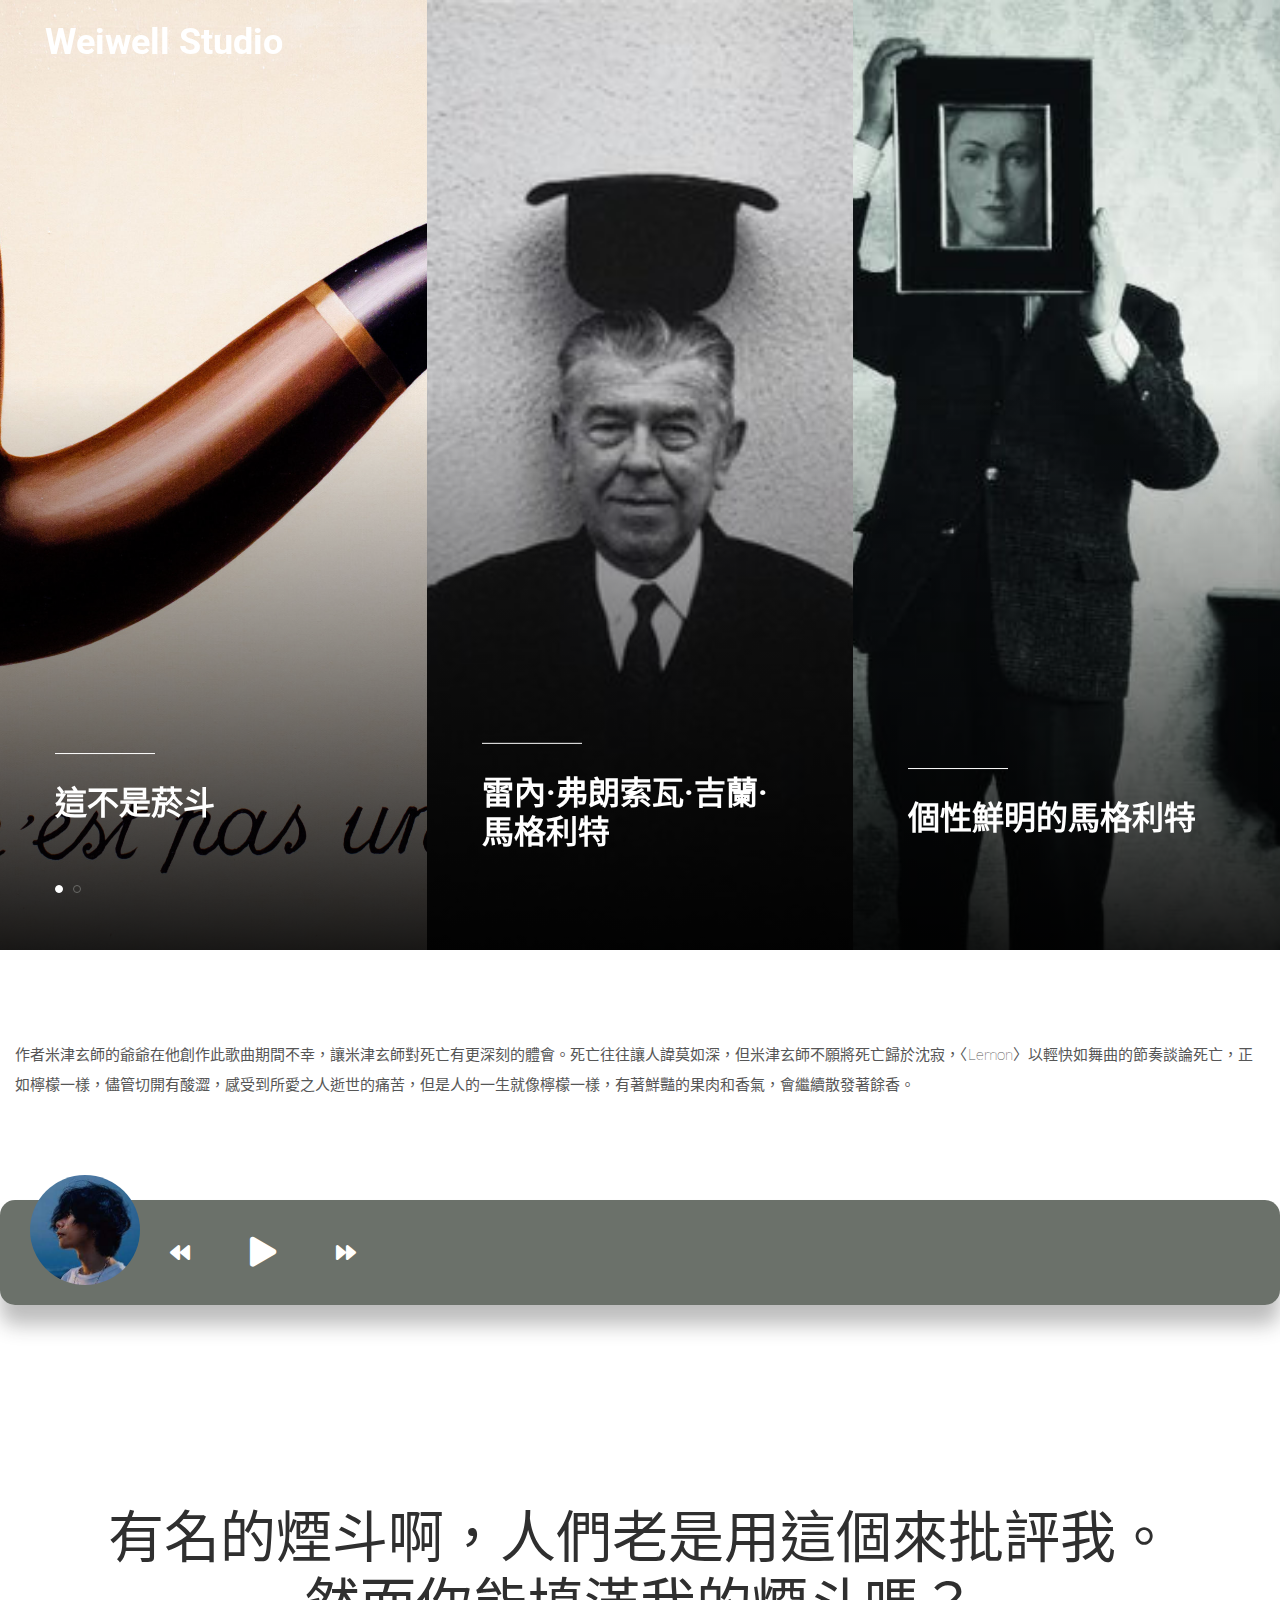
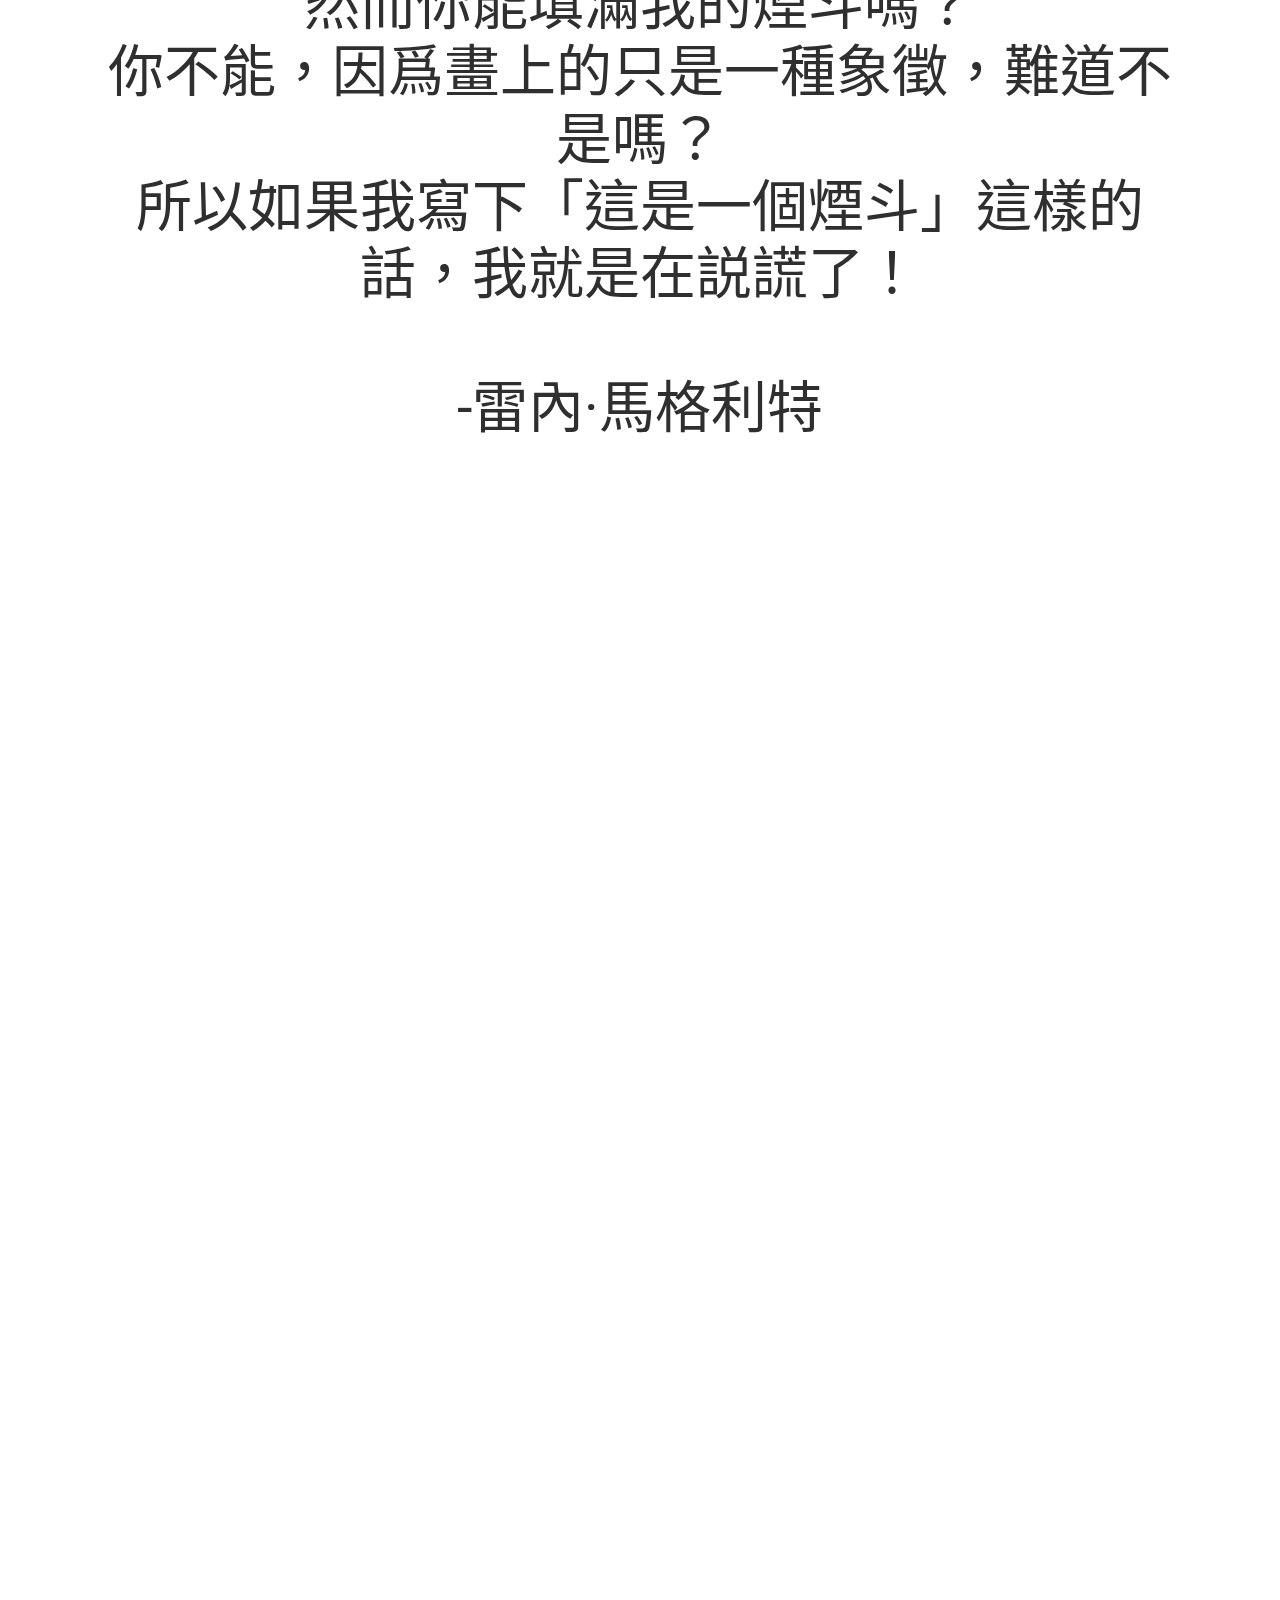
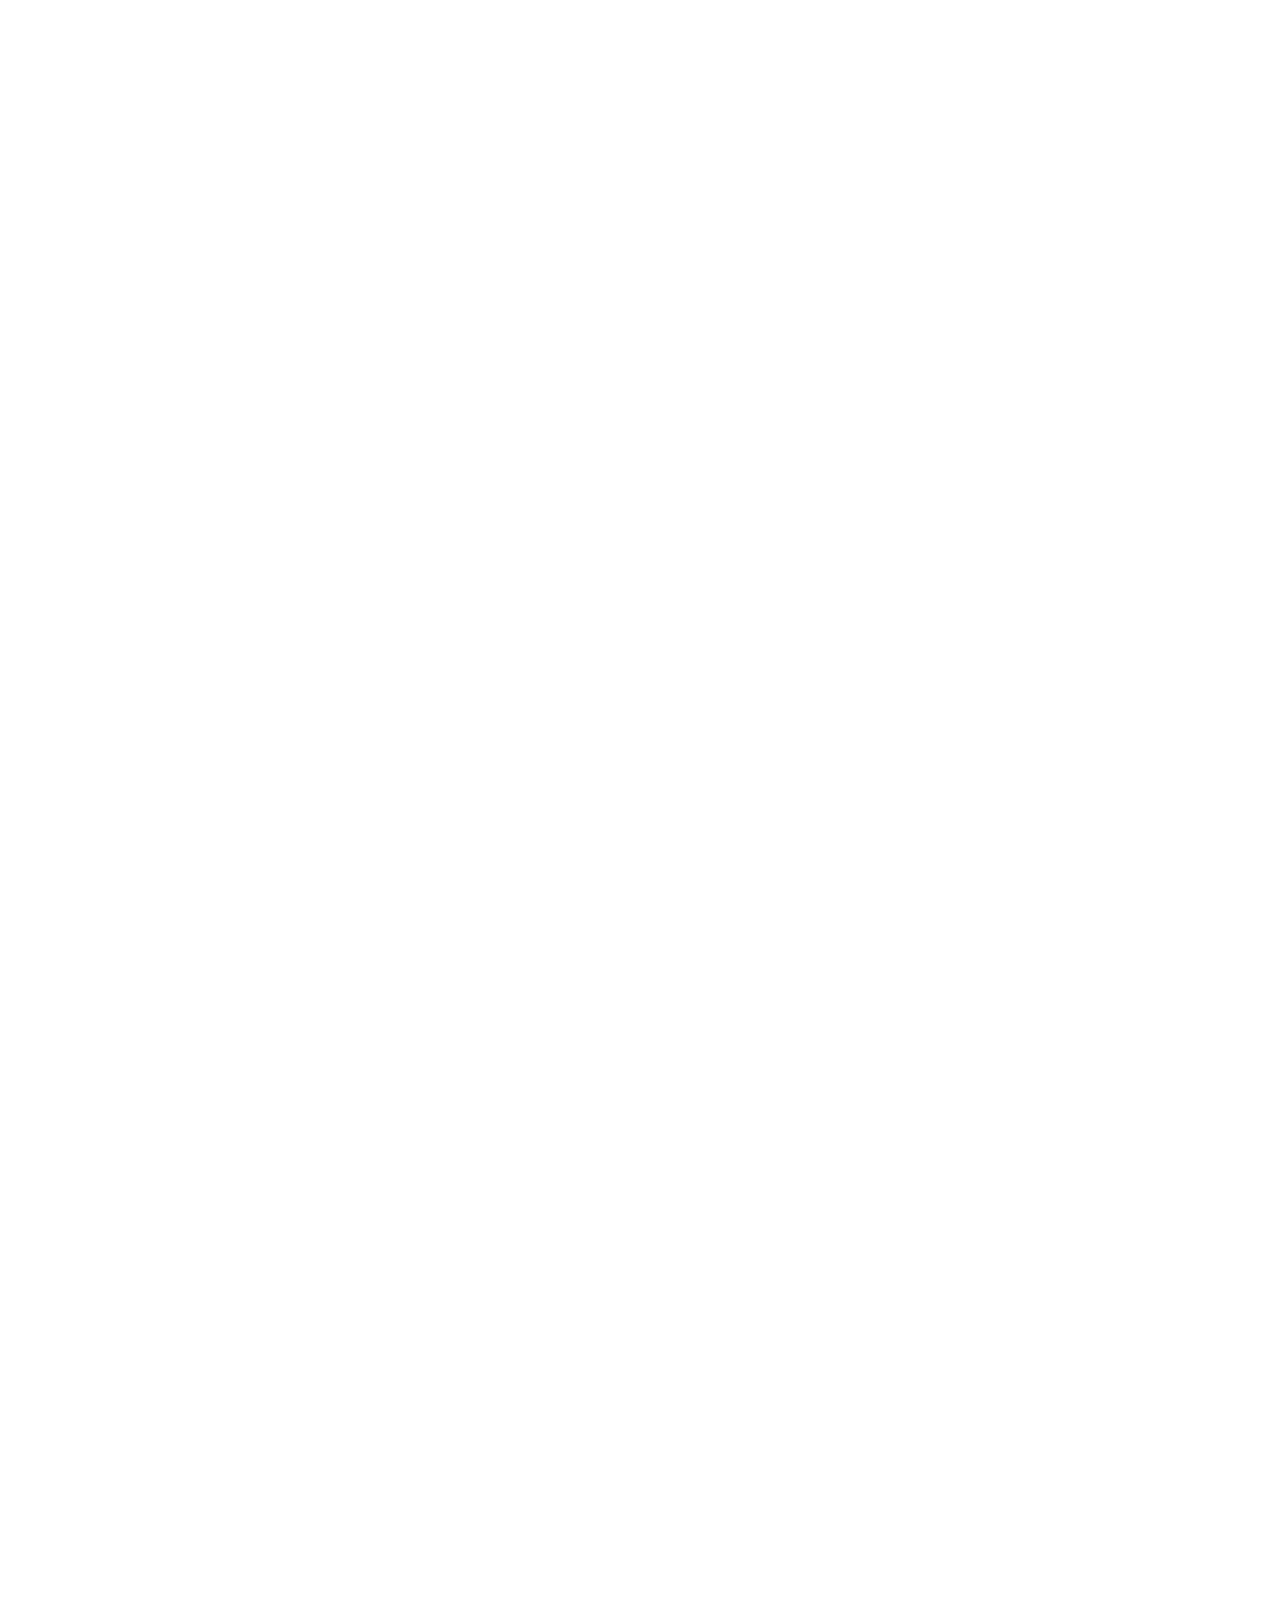
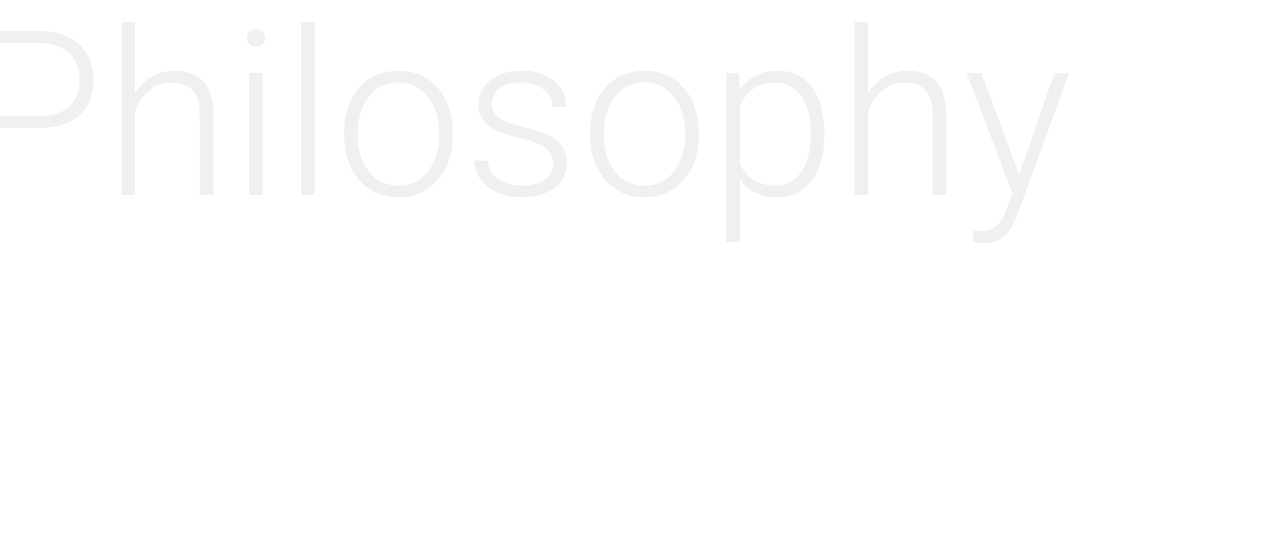
==== commit 0b2de794: "final" ====
--- a/index.html
+++ b/index.html
@@ -160,7 +160,14 @@
         </div>
     </section>
     <!-- ***** Hero Area End ***** -->
-
+    
+    
+        <div class="col-12">
+            <div class="portfolio-title">
+                <p><br/><br/><br/>作者米津玄師的爺爺在他創作此歌曲期間不幸，讓米津玄師對死亡有更深刻的體會。死亡往往讓人諱莫如深，但米津玄師不願將死亡歸於沈寂，〈Lemon〉以輕快如舞曲的節奏談論死亡，正如檸檬一樣，儘管切開有酸澀，感受到所愛之人逝世的痛苦，但是人的一生就像檸檬一樣，有著鮮豔的果肉和香氣，會繼續散發著餘香。</p>
+            </div>
+        </div>
+    
     <div class="music-container" id="music-container">
         <div class="music-info">
           <h4 id="title"></h4>
@@ -169,7 +176,7 @@
           </div>
         </div>
   
-        <audio src="./music/夜空中最亮的星 (coverby 1580).mp3" id="audio"></audio>
+        <audio src="./music/米津玄師  - Lemon  Kenshi Yonezu.mp3" id="audio"></audio>
   
         <div class="img-container">
           <img src="./img/music_cover/" alt="music-cover" id="cover" />
@@ -350,7 +357,7 @@
             <div class="row">
                 <div class="col-12">
                     <div class="call-to-action-content wow fadeInUp" data-wow-delay="0.5s">
-                        <h2>顯然，哲學傳統總是拒絕或蔑視圖像，因為圖像屬於感官世界，而文字屬於知識世界。馬格裡特想與哲學家們進行理論斗爭，證明圖像可以像語言一樣表達思想。</h2>
+                        <h2>顯然，哲學傳統總是拒絕或蔑視圖像，因為圖像屬於感官世界，而文字屬於知識世界。馬格利特想與哲學家們進行理論斗爭，證明圖像可以像語言一樣表達思想。</h2>
                         
 
                     </div>
--- a/style.css
+++ b/style.css
@@ -1466,9 +1466,9 @@
 
 
 .music-container {
-  background-color: rgb(105, 194, 232);
+  background-color: rgba(16, 26, 14, 0.619);
   border-radius: 15px;
-  box-shadow: 0 20px 20px 0 rgba(106, 205, 247, 0.3);
+  box-shadow: 0 20px 20px 0 rgba(38, 38, 38, 0.307);
   display: flex;
   padding: 20px 30px;
   position: relative;
@@ -1518,7 +1518,7 @@
 }
 
 .action-btn {
-  background-color: rgb(105, 194, 232);
+  background-color: rgba(16, 26, 14, 0);
   border: 0;
   color: rgb(255, 255, 255);
   font-size: 20px;
@@ -1537,7 +1537,7 @@
 }
 
 .music-info {
-  background-color: rgba(113, 220, 249, 0.5);
+  background-color: rgba(46, 46, 46, 0.333);
   border-radius: 15px 15px 0 0;
   position: absolute;
   top: 0;
@@ -1569,7 +1569,7 @@
 }
 
 .progress {
-  background-color: #7ce0ff;
+  background-color: rgba(38, 52, 42, 0.571);
   border-radius: 5px;
   height: 100%;
   width: 0%;
